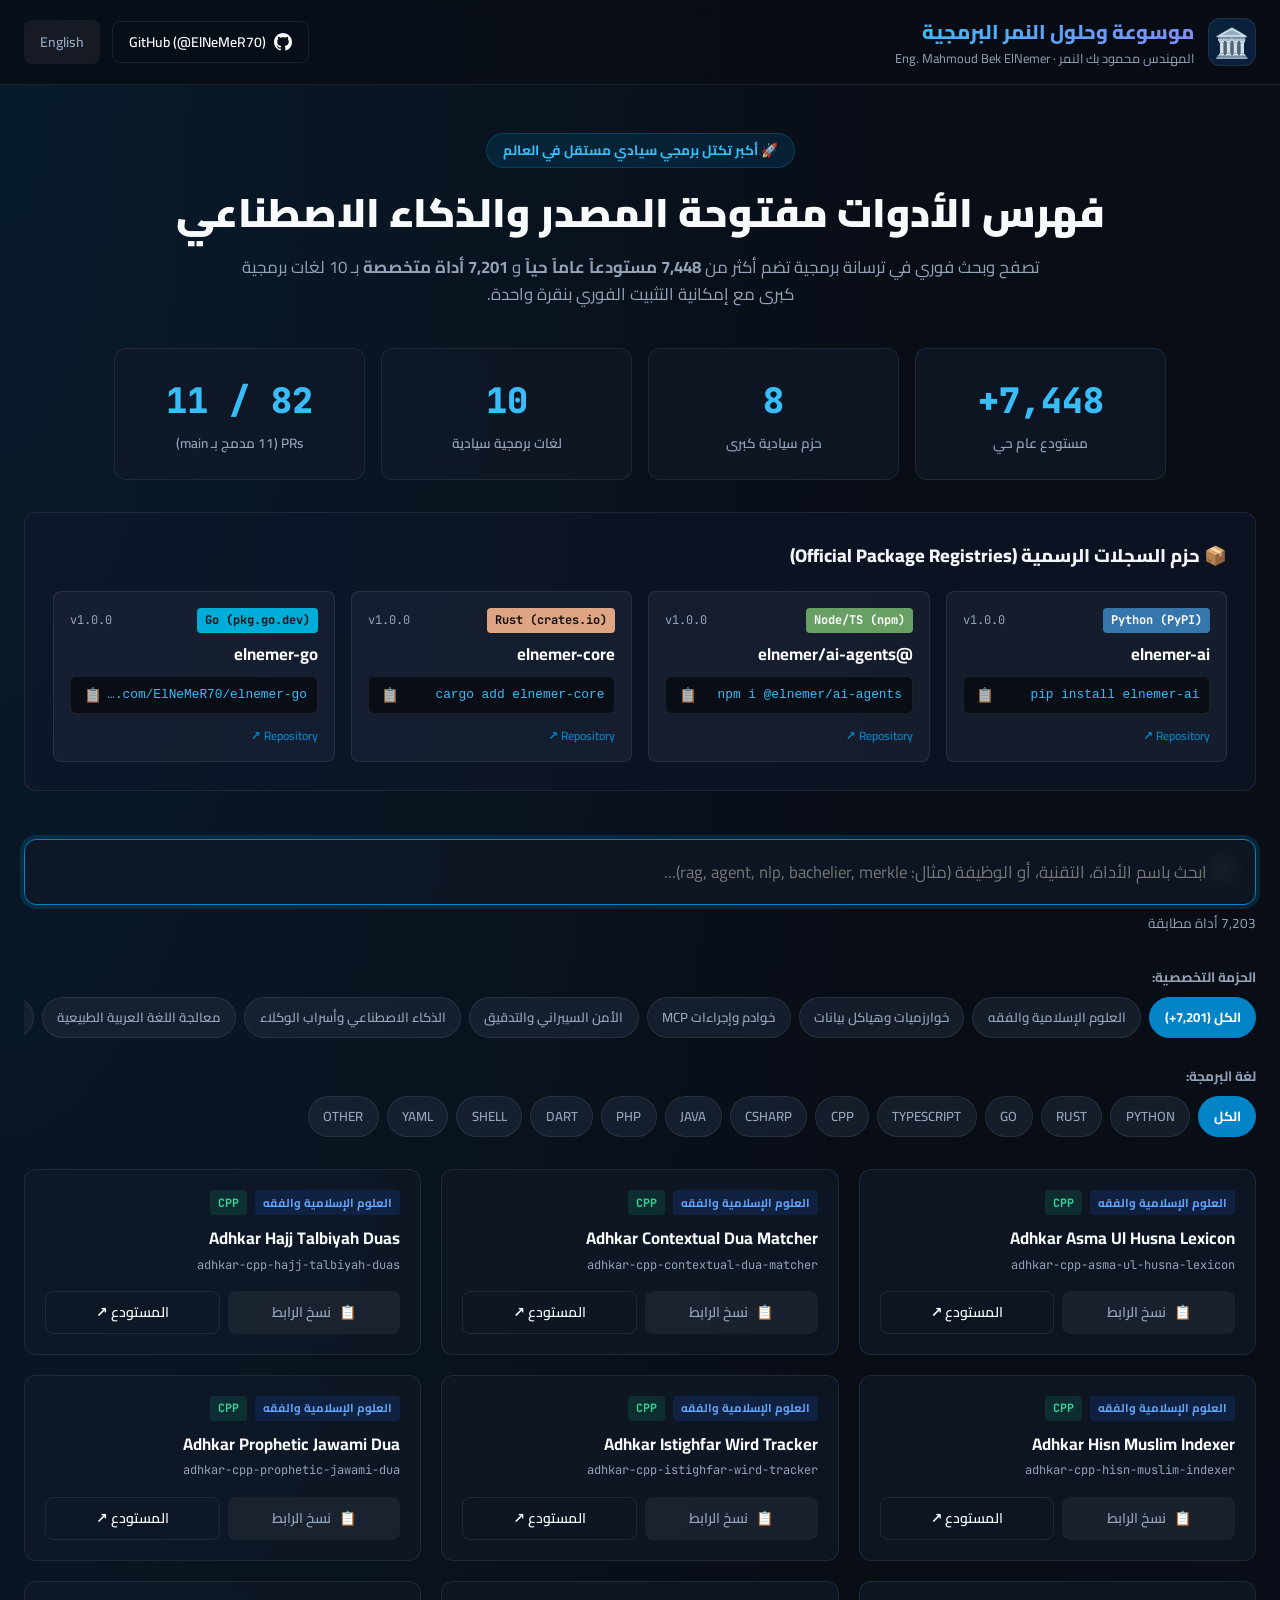
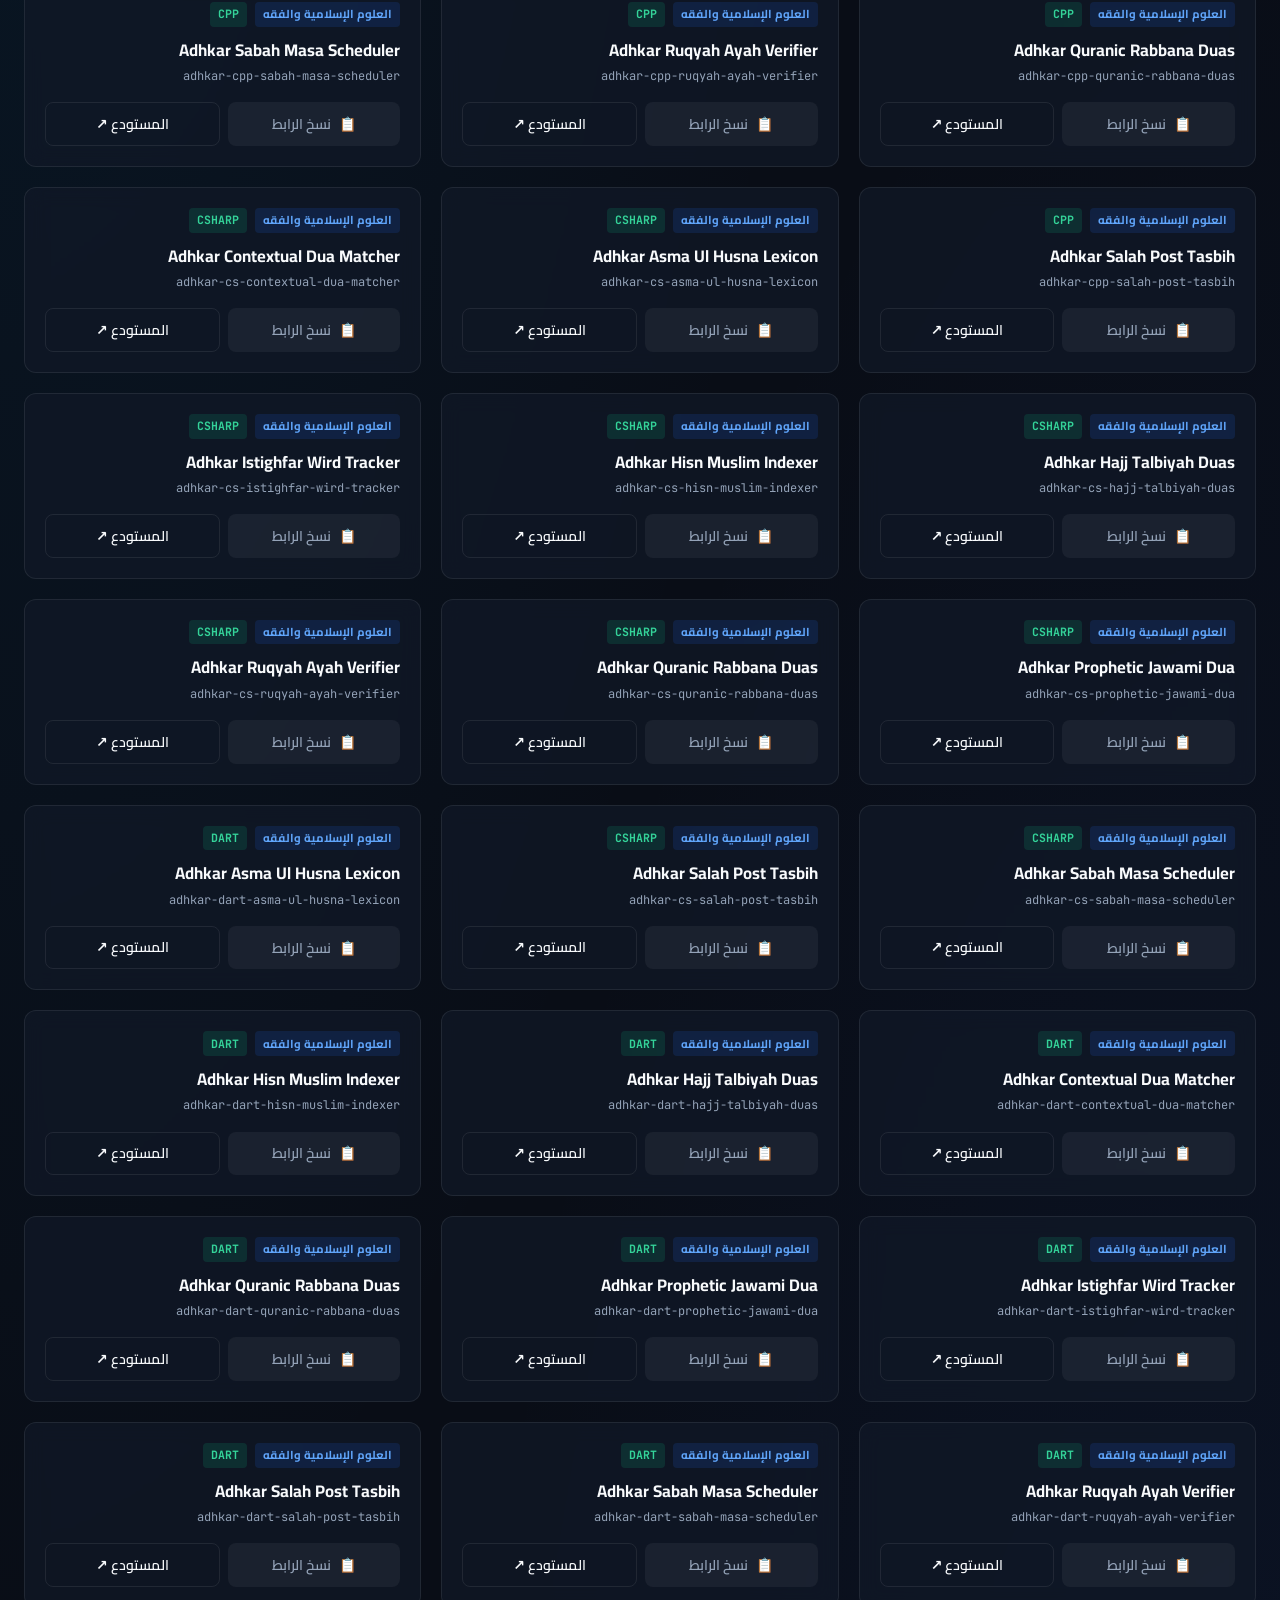
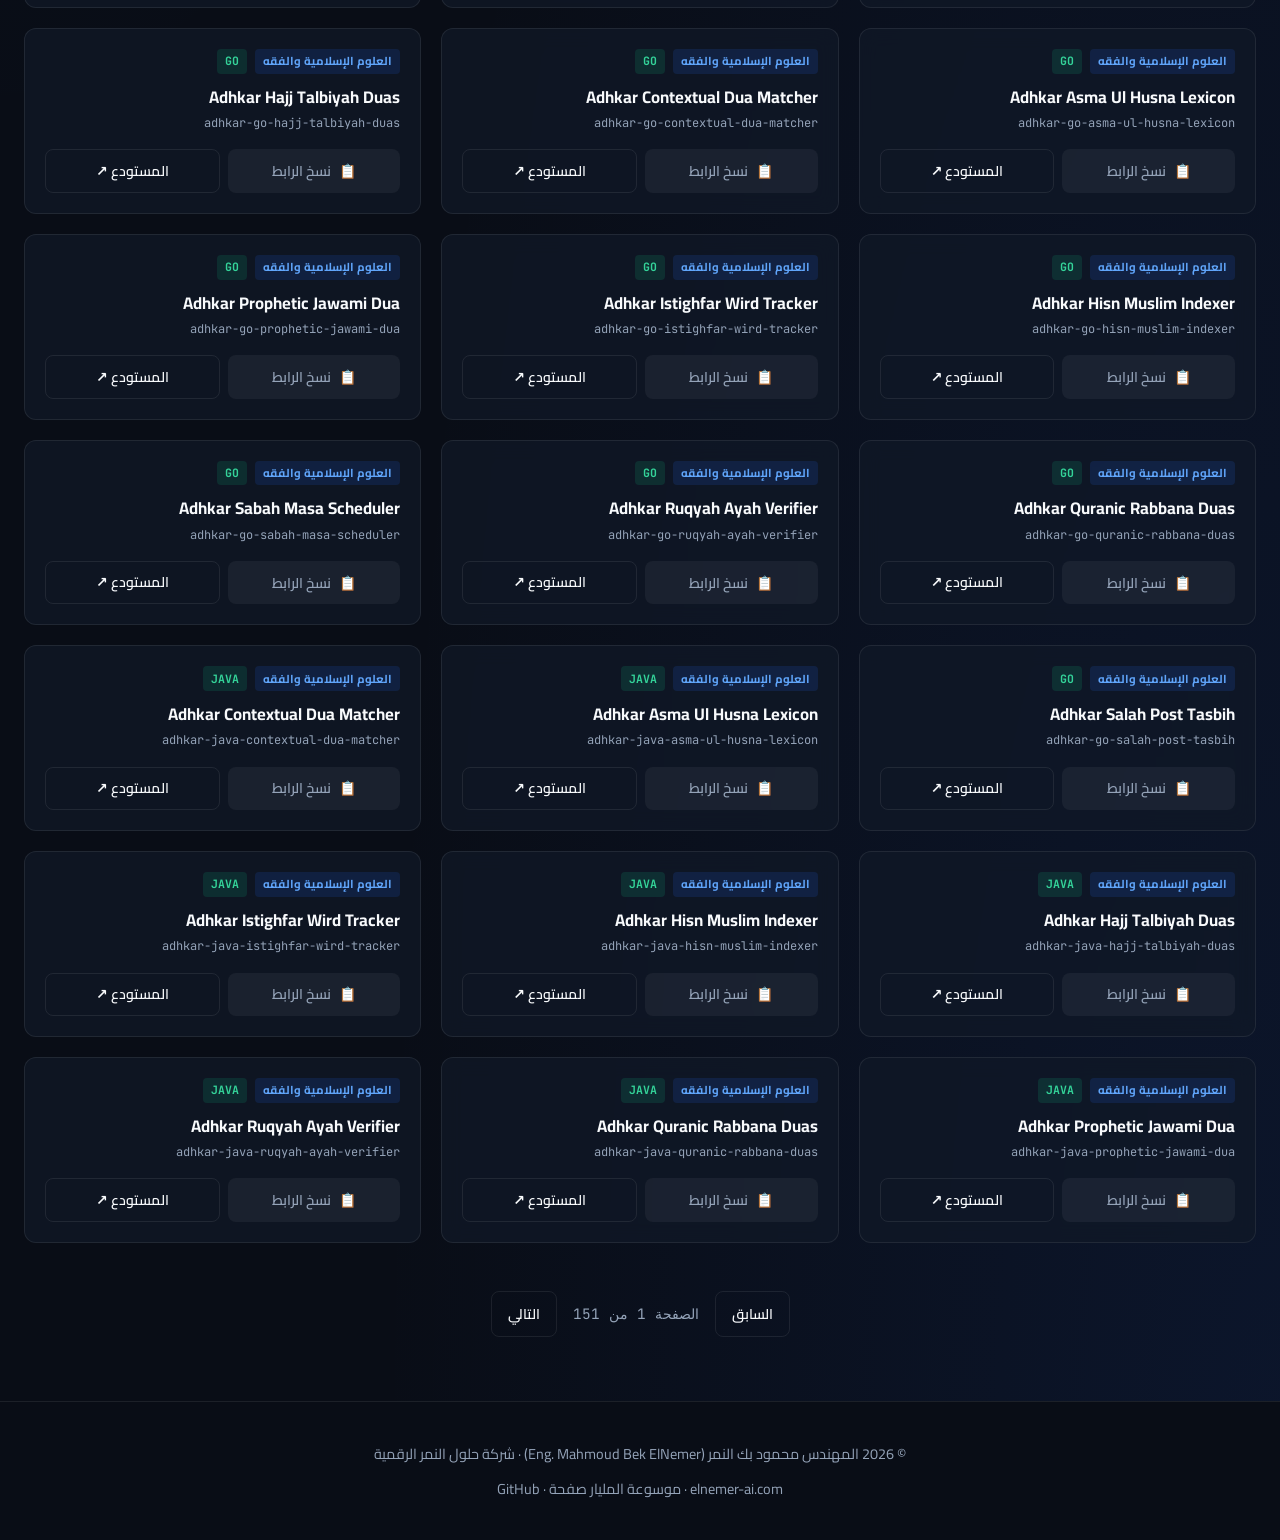
==== index.html @ f8c725d9 "feat(portal): initial release of ElNeMeR Mega Hub portal" ====
<!DOCTYPE html>
<html lang="ar" dir="rtl">
<head>
  <meta charset="UTF-8">
  <meta name="viewport" content="width=device-width, initial-scale=1.0">
  <title>ElNeMeR Mega Hub — بوابة الأدوات السيادية مفتوحة المصدر (7,448+ Repos)</title>
  <meta name="description" content="البوابة الرسمية الشاملة للـ 7,448 مستودعاً مفتوح المصدر للمهندس محمود بك النمر عبر 8 حزم تخصصية و10 لغات برمجية.">
  <link rel="preconnect" href="https://fonts.googleapis.com">
  <link rel="preconnect" href="https://fonts.gstatic.com" crossorigin>
  <link href="https://fonts.googleapis.com/css2?family=Cairo:wght@400;600;700;800;900&family=JetBrains+Mono:wght@400;500;700&display=swap" rel="stylesheet">
  <link rel="stylesheet" href="style.css">
</head>
<body>
  <!-- Header -->
  <header class="navbar">
    <div class="nav-container">
      <div class="brand">
        <div class="logo-badge">🏛️</div>
        <div>
          <h1 class="brand-title" data-i18n="brand_title">موسوعة وحلول النمر البرمجية</h1>
          <p class="brand-sub" data-i18n="brand_sub">المهندس محمود بك النمر · Eng. Mahmoud Bek ElNemer</p>
        </div>
      </div>
      <div class="nav-actions">
        <a href="https://github.com/ElNeMeR70" target="_blank" rel="noopener" class="btn btn-outline">
          <svg width="18" height="18" viewBox="0 0 24 24" fill="currentColor"><path d="M12 0C5.37 0 0 5.37 0 12c0 5.31 3.435 9.795 8.205 11.385.6.105.825-.255.825-.57 0-.285-.015-1.23-.015-2.235-3.015.555-3.795-.735-4.035-1.41-.135-.345-.72-1.41-1.23-1.695-.42-.225-1.02-.78-.015-.795.945-.015 1.62.87 1.845 1.23 1.08 1.815 2.805 1.305 3.495.99.105-.78.42-1.305.765-1.605-2.67-.3-5.46-1.335-5.46-5.925 0-1.305.465-2.385 1.23-3.225-.12-.3-.54-1.53.12-3.18 0 0 1.005-.315 3.3 1.23.96-.27 1.98-.405 3-.405s2.04.135 3 .405c2.295-1.56 3.3-1.23 3.3-1.23.66 1.65.24 2.88.12 3.18.765.84 1.23 1.905 1.23 3.225 0 4.605-2.805 5.625-5.475 5.925.435.375.81 1.095.81 2.22 0 1.605-.015 2.895-.015 3.3 0 .315.225.69.825.57A12.02 12.02 0 0024 12c0-6.63-5.37-12-12-12z"/></svg>
          <span data-i18n="github_profile">GitHub (@ElNeMeR70)</span>
        </a>
        <button id="langToggle" class="btn btn-ghost">English</button>
      </div>
    </div>
  </header>

  <!-- Hero Section -->
  <section class="hero">
    <div class="hero-content">
      <div class="badge-pill" data-i18n="hero_pill">🚀 أكبر تكتل برمجي سيادي مستقل في العالم</div>
      <h2 class="hero-heading" data-i18n="hero_title">فهرس الأدوات مفتوحة المصدر والذكاء الاصطناعي</h2>
      <p class="hero-desc" data-i18n="hero_desc">
        تصفح وبحث فوري في ترسانة برمجية تضم أكثر من <b>7,448 مستودعاً عاماً حياً</b> و <b>7,201 أداة متخصصة</b> بـ 10 لغات برمجية كبرى مع إمكانية التثبيت الفوري بنقرة واحدة.
      </p>

      <!-- Stats Counters -->
      <div class="stats-grid">
        <div class="stat-card">
          <div class="stat-num">7,448+</div>
          <div class="stat-label" data-i18n="stat_repos">مستودع عام حي</div>
        </div>
        <div class="stat-card">
          <div class="stat-num">8</div>
          <div class="stat-label" data-i18n="stat_suites">حزم سيادية كبرى</div>
        </div>
        <div class="stat-card">
          <div class="stat-num">10</div>
          <div class="stat-label" data-i18n="stat_langs">لغات برمجية سيادية</div>
        </div>
        <div class="stat-card">
          <div class="stat-num">82 / 11</div>
          <div class="stat-label" data-i18n="stat_prs">PRs (11 مدمج بـ main)</div>
        </div>
      </div>
    </div>
  </section>

  <!-- Official Packages Registry Bar -->
  <section class="official-packages">
    <div class="packages-container">
      <h3 class="packages-title" data-i18n="packages_title">📦 حزم السجلات الرسمية (Official Package Registries)</h3>
      <div class="packages-grid">
        <div class="pkg-card">
          <div class="pkg-header">
            <span class="pkg-tag py">Python (PyPI)</span>
            <span class="pkg-ver">v1.0.0</span>
          </div>
          <div class="pkg-name">elnemer-ai</div>
          <div class="code-box">
            <code>pip install elnemer-ai</code>
            <button class="copy-btn" onclick="copyCode('pip install elnemer-ai', this)">📋</button>
          </div>
          <a href="https://github.com/ElNeMeR70/elnemer-ai" target="_blank" class="pkg-link">Repository ↗</a>
        </div>

        <div class="pkg-card">
          <div class="pkg-header">
            <span class="pkg-tag node">Node/TS (npm)</span>
            <span class="pkg-ver">v1.0.0</span>
          </div>
          <div class="pkg-name">@elnemer/ai-agents</div>
          <div class="code-box">
            <code>npm i @elnemer/ai-agents</code>
            <button class="copy-btn" onclick="copyCode('npm i @elnemer/ai-agents', this)">📋</button>
          </div>
          <a href="https://github.com/ElNeMeR70/elnemer-ai-agents" target="_blank" class="pkg-link">Repository ↗</a>
        </div>

        <div class="pkg-card">
          <div class="pkg-header">
            <span class="pkg-tag rs">Rust (crates.io)</span>
            <span class="pkg-ver">v1.0.0</span>
          </div>
          <div class="pkg-name">elnemer-core</div>
          <div class="code-box">
            <code>cargo add elnemer-core</code>
            <button class="copy-btn" onclick="copyCode('cargo add elnemer-core', this)">📋</button>
          </div>
          <a href="https://github.com/ElNeMeR70/elnemer-core" target="_blank" class="pkg-link">Repository ↗</a>
        </div>

        <div class="pkg-card">
          <div class="pkg-header">
            <span class="pkg-tag go">Go (pkg.go.dev)</span>
            <span class="pkg-ver">v1.0.0</span>
          </div>
          <div class="pkg-name">elnemer-go</div>
          <div class="code-box">
            <code>go get github.com/ElNeMeR70/elnemer-go</code>
            <button class="copy-btn" onclick="copyCode('go get github.com/ElNeMeR70/elnemer-go', this)">📋</button>
          </div>
          <a href="https://github.com/ElNeMeR70/elnemer-go" target="_blank" class="pkg-link">Repository ↗</a>
        </div>
      </div>
    </div>
  </section>

  <!-- Main Tools Explorer -->
  <main class="main-container">
    <!-- Search Bar -->
    <div class="search-box">
      <div class="search-input-wrapper">
        <span class="search-icon">🔍</span>
        <input type="text" id="searchInput" placeholder="ابحث باسم الأداة، التقنية، أو الوظيفة (مثال: rag, agent, nlp, bachelier, merkle)..." autofocus>
        <button id="clearSearch" class="clear-btn" style="display:none;">✕</button>
      </div>
      <div class="search-stats">
        <span id="matchCount">0</span> <span data-i18n="results_found">أداة مطابقة</span>
      </div>
    </div>

    <!-- Suite Tabs Filter -->
    <div class="filter-section">
      <div class="filter-label" data-i18n="filter_suite">الحزمة التخصصية:</div>
      <div class="filter-scroll" id="suiteTabs">
        <button class="filter-pill active" data-suite="all" data-i18n="all">الكل (7,201+)</button>
      </div>
    </div>

    <!-- Language Filter -->
    <div class="filter-section">
      <div class="filter-label" data-i18n="filter_lang">لغة البرمجة:</div>
      <div class="filter-scroll" id="langTabs">
        <button class="lang-pill active" data-lang="all" data-i18n="all">الكل</button>
      </div>
    </div>

    <!-- Tools Grid -->
    <div class="tools-grid" id="toolsGrid">
      <div class="loading" data-i18n="loading">جاري تحميل وتجهيز الفهرس الشامل للأدوات...</div>
    </div>

    <!-- Pagination / Load More -->
    <div class="pagination-bar" id="paginationBar">
      <button id="prevPage" class="btn btn-outline" data-i18n="prev">السابق</button>
      <span id="pageInfo">الصفحة 1 من 1</span>
      <button id="nextPage" class="btn btn-outline" data-i18n="next">التالي</button>
    </div>
  </main>

  <!-- Tool Detail Modal -->
  <div class="modal-backdrop" id="modalBackdrop">
    <div class="modal-card">
      <button class="modal-close" id="modalClose">✕</button>
      <div id="modalContent"></div>
    </div>
  </div>

  <!-- Footer -->
  <footer class="footer">
    <div class="footer-container">
      <p data-i18n="footer_rights">© 2026 المهندس محمود بك النمر (Eng. Mahmoud Bek ElNemer) · شركة حلول النمر الرقمية</p>
      <p class="footer-links">
        <a href="https://elnemer-ai.com" target="_blank">elnemer-ai.com</a> ·
        <a href="https://million.elnemer-ai.com" target="_blank">موسوعة المليار صفحة</a> ·
        <a href="https://github.com/ElNeMeR70" target="_blank">GitHub</a>
      </p>
    </div>
  </footer>

  <script src="app.js"></script>
</body>
</html>
---- style.css ----
:root {
  --bg-dark: #090d16;
  --bg-card: rgba(17, 24, 39, 0.75);
  --bg-card-hover: rgba(30, 41, 59, 0.85);
  --border: rgba(255, 255, 255, 0.08);
  --border-active: #0284c7;
  --text-main: #f8fafc;
  --text-muted: #94a3b8;
  --primary: #0284c7;
  --primary-hover: #0369a1;
  --accent: #2563eb;
  --success: #10b981;
  --font-sans: 'Cairo', system-ui, -apple-system, sans-serif;
  --font-mono: 'JetBrains Mono', monospace;
  --radius: 12px;
}

* {
  margin: 0;
  padding: 0;
  box-sizing: border-box;
}

body {
  background-color: var(--bg-dark);
  background-image: 
    radial-gradient(at 0% 0%, rgba(2, 132, 199, 0.12) 0px, transparent 50%),
    radial-gradient(at 100% 100%, rgba(37, 99, 235, 0.1) 0px, transparent 50%);
  color: var(--text-main);
  font-family: var(--font-sans);
  min-height: 100vh;
  line-height: 1.6;
}

a {
  color: inherit;
  text-decoration: none;
}

/* Navbar */
.navbar {
  background: rgba(9, 13, 22, 0.85);
  backdrop-filter: blur(12px);
  border-bottom: 1px solid var(--border);
  position: sticky;
  top: 0;
  z-index: 100;
}
.nav-container {
  max-width: 1300px;
  margin: 0 auto;
  padding: 1rem 1.5rem;
  display: flex;
  align-items: center;
  justify-content: space-between;
  flex-wrap: wrap;
  gap: 1rem;
}
.brand {
  display: flex;
  align-items: center;
  gap: 0.85rem;
}
.logo-badge {
  font-size: 1.8rem;
  background: linear-gradient(135deg, rgba(2, 132, 199, 0.2), rgba(37, 99, 235, 0.2));
  border: 1px solid var(--border);
  width: 48px;
  height: 48px;
  display: flex;
  align-items: center;
  justify-content: center;
  border-radius: var(--radius);
}
.brand-title {
  font-size: 1.25rem;
  font-weight: 800;
  background: linear-gradient(90deg, #38bdf8, #818cf8);
  -webkit-background-clip: text;
  -webkit-text-fill-color: transparent;
}
.brand-sub {
  font-size: 0.8rem;
  color: var(--text-muted);
}
.nav-actions {
  display: flex;
  align-items: center;
  gap: 0.75rem;
}

/* Buttons */
.btn {
  display: inline-flex;
  align-items: center;
  gap: 0.5rem;
  padding: 0.55rem 1rem;
  border-radius: 8px;
  font-size: 0.875rem;
  font-weight: 600;
  cursor: pointer;
  transition: all 0.2s ease;
  border: none;
  font-family: var(--font-sans);
}
.btn-outline {
  background: transparent;
  color: var(--text-main);
  border: 1px solid var(--border);
}
.btn-outline:hover {
  background: rgba(255, 255, 255, 0.05);
  border-color: var(--primary);
  color: #38bdf8;
}
.btn-ghost {
  background: rgba(255, 255, 255, 0.05);
  color: var(--text-muted);
}
.btn-ghost:hover {
  color: var(--text-main);
  background: rgba(255, 255, 255, 0.1);
}

/* Hero */
.hero {
  max-width: 1100px;
  margin: 3rem auto 2rem;
  padding: 0 1.5rem;
  text-align: center;
}
.badge-pill {
  display: inline-block;
  padding: 0.35rem 1rem;
  border-radius: 50px;
  background: rgba(2, 132, 199, 0.15);
  border: 1px solid rgba(2, 132, 199, 0.3);
  color: #38bdf8;
  font-size: 0.85rem;
  font-weight: 700;
  margin-bottom: 1.25rem;
}
.hero-heading {
  font-size: 2.5rem;
  font-weight: 900;
  line-height: 1.25;
  margin-bottom: 1rem;
}
.hero-desc {
  font-size: 1.05rem;
  color: var(--text-muted);
  max-width: 800px;
  margin: 0 auto 2.5rem;
}

/* Stats */
.stats-grid {
  display: grid;
  grid-template-columns: repeat(auto-fit, minmax(200px, 1fr));
  gap: 1rem;
}
.stat-card {
  background: var(--bg-card);
  backdrop-filter: blur(10px);
  border: 1px solid var(--border);
  padding: 1.5rem;
  border-radius: var(--radius);
  transition: transform 0.2s ease, border-color 0.2s ease;
}
.stat-card:hover {
  transform: translateY(-3px);
  border-color: var(--primary);
}
.stat-num {
  font-size: 2.2rem;
  font-weight: 900;
  color: #38bdf8;
  font-family: var(--font-mono);
}
.stat-label {
  font-size: 0.85rem;
  color: var(--text-muted);
  font-weight: 600;
  margin-top: 0.25rem;
}

/* Official Packages Bar */
.official-packages {
  max-width: 1300px;
  margin: 1.5rem auto 3rem;
  padding: 0 1.5rem;
}
.packages-container {
  background: rgba(15, 23, 42, 0.6);
  border: 1px solid var(--border);
  border-radius: var(--radius);
  padding: 1.75rem;
}
.packages-title {
  font-size: 1.15rem;
  font-weight: 800;
  margin-bottom: 1.25rem;
  color: #f1f5f9;
}
.packages-grid {
  display: grid;
  grid-template-columns: repeat(auto-fit, minmax(260px, 1fr));
  gap: 1rem;
}
.pkg-card {
  background: rgba(30, 41, 59, 0.5);
  border: 1px solid var(--border);
  border-radius: 8px;
  padding: 1rem;
  display: flex;
  flex-direction: column;
  gap: 0.5rem;
}
.pkg-header {
  display: flex;
  justify-content: space-between;
  align-items: center;
}
.pkg-tag {
  font-size: 0.75rem;
  font-weight: 700;
  padding: 0.2rem 0.5rem;
  border-radius: 4px;
  font-family: var(--font-mono);
}
.pkg-tag.py { background: #3776ab; color: #fff; }
.pkg-tag.node { background: #68a063; color: #fff; }
.pkg-tag.rs { background: #dea584; color: #111; }
.pkg-tag.go { background: #00add8; color: #111; }
.pkg-ver { font-size: 0.75rem; color: var(--text-muted); font-family: var(--font-mono); }
.pkg-name { font-size: 1.05rem; font-weight: 700; color: #fff; }
.code-box {
  background: #090d16;
  border: 1px solid var(--border);
  border-radius: 6px;
  padding: 0.4rem 0.6rem;
  display: flex;
  align-items: center;
  justify-content: space-between;
  font-family: var(--font-mono);
  font-size: 0.8rem;
}
.code-box code { color: #38bdf8; overflow: hidden; text-overflow: ellipsis; white-space: nowrap; }
.copy-btn {
  background: none;
  border: none;
  cursor: pointer;
  font-size: 0.9rem;
  padding: 0.2rem;
  opacity: 0.7;
  transition: opacity 0.2s;
}
.copy-btn:hover { opacity: 1; }
.pkg-link {
  font-size: 0.75rem;
  color: var(--primary);
  margin-top: 0.25rem;
  font-weight: 600;
}

/* Main Container & Filters */
.main-container {
  max-width: 1300px;
  margin: 0 auto;
  padding: 0 1.5rem 4rem;
}
.search-box {
  margin-bottom: 2rem;
}
.search-input-wrapper {
  position: relative;
  display: flex;
  align-items: center;
}
.search-icon {
  position: absolute;
  right: 1.25rem;
  font-size: 1.1rem;
  color: var(--text-muted);
}
html[dir="ltr"] .search-icon { right: auto; left: 1.25rem; }
.search-input-wrapper input {
  width: 100%;
  padding: 1rem 3rem 1rem 3rem;
  background: var(--bg-card);
  backdrop-filter: blur(10px);
  border: 1px solid var(--border);
  border-radius: var(--radius);
  color: var(--text-main);
  font-size: 1.05rem;
  font-family: var(--font-sans);
  transition: border-color 0.2s ease, box-shadow 0.2s ease;
}
.search-input-wrapper input:focus {
  outline: none;
  border-color: var(--primary);
  box-shadow: 0 0 0 4px rgba(2, 132, 199, 0.2);
}
.clear-btn {
  position: absolute;
  left: 1.25rem;
  background: none;
  border: none;
  color: var(--text-muted);
  cursor: pointer;
  font-size: 1rem;
}
html[dir="ltr"] .clear-btn { left: auto; right: 1.25rem; }
.search-stats {
  margin-top: 0.5rem;
  font-size: 0.85rem;
  color: var(--text-muted);
}

.filter-section {
  margin-bottom: 1.25rem;
}
.filter-label {
  font-size: 0.85rem;
  font-weight: 700;
  color: var(--text-muted);
  margin-bottom: 0.5rem;
}
.filter-scroll {
  display: flex;
  gap: 0.5rem;
  overflow-x: auto;
  padding-bottom: 0.5rem;
  scrollbar-width: thin;
}
.filter-pill, .lang-pill {
  padding: 0.45rem 0.9rem;
  border-radius: 50px;
  background: rgba(30, 41, 59, 0.6);
  border: 1px solid var(--border);
  color: var(--text-muted);
  font-size: 0.825rem;
  font-weight: 600;
  cursor: pointer;
  white-space: nowrap;
  transition: all 0.2s ease;
  font-family: var(--font-sans);
}
.filter-pill:hover, .lang-pill:hover {
  background: rgba(255, 255, 255, 0.08);
  color: var(--text-main);
}
.filter-pill.active, .lang-pill.active {
  background: var(--primary);
  border-color: var(--primary);
  color: #fff;
  font-weight: 700;
}

/* Tools Grid */
.tools-grid {
  display: grid;
  grid-template-columns: repeat(auto-fill, minmax(320px, 1fr));
  gap: 1.25rem;
  margin-top: 1.5rem;
}
.tool-card {
  background: var(--bg-card);
  backdrop-filter: blur(10px);
  border: 1px solid var(--border);
  border-radius: var(--radius);
  padding: 1.25rem;
  display: flex;
  flex-direction: column;
  justify-content: space-between;
  gap: 1rem;
  transition: transform 0.2s ease, border-color 0.2s ease, background 0.2s ease;
  cursor: pointer;
}
.tool-card:hover {
  transform: translateY(-3px);
  border-color: var(--primary);
  background: var(--bg-card-hover);
}
.card-tags {
  display: flex;
  gap: 0.5rem;
  align-items: center;
  flex-wrap: wrap;
}
.suite-badge {
  font-size: 0.72rem;
  padding: 0.2rem 0.5rem;
  border-radius: 4px;
  background: rgba(37, 99, 235, 0.15);
  color: #60a5fa;
  font-weight: 700;
}
.lang-badge {
  font-size: 0.72rem;
  padding: 0.2rem 0.5rem;
  border-radius: 4px;
  background: rgba(16, 185, 129, 0.15);
  color: #34d399;
  font-weight: 700;
  font-family: var(--font-mono);
  text-transform: uppercase;
}
.tool-title {
  font-size: 1.05rem;
  font-weight: 700;
  line-height: 1.35;
  color: #f8fafc;
}
.tool-name-code {
  font-family: var(--font-mono);
  font-size: 0.75rem;
  color: var(--text-muted);
  word-break: break-all;
}
.card-actions {
  display: flex;
  gap: 0.5rem;
  margin-top: auto;
}
.card-actions button, .card-actions a {
  flex: 1;
  text-align: center;
  justify-content: center;
}

/* Pagination */
.pagination-bar {
  display: flex;
  align-items: center;
  justify-content: center;
  gap: 1rem;
  margin-top: 3rem;
}
#pageInfo {
  font-size: 0.9rem;
  color: var(--text-muted);
  font-family: var(--font-mono);
}

/* Modal */
.modal-backdrop {
  position: fixed;
  inset: 0;
  background: rgba(0, 0, 0, 0.75);
  backdrop-filter: blur(8px);
  display: none;
  align-items: center;
  justify-content: center;
  z-index: 1000;
  padding: 1.5rem;
}
.modal-card {
  background: #0f172a;
  border: 1px solid var(--border);
  border-radius: var(--radius);
  max-width: 600px;
  width: 100%;
  padding: 2rem;
  position: relative;
  max-height: 90vh;
  overflow-y: auto;
}
.modal-close {
  position: absolute;
  top: 1.25rem;
  left: 1.25rem;
  background: none;
  border: none;
  color: var(--text-muted);
  font-size: 1.25rem;
  cursor: pointer;
}
html[dir="ltr"] .modal-close { left: auto; right: 1.25rem; }

/* Footer */
.footer {
  border-top: 1px solid var(--border);
  padding: 2.5rem 1.5rem;
  text-align: center;
  background: #090d16;
}
.footer-container {
  max-width: 1100px;
  margin: 0 auto;
  font-size: 0.9rem;
  color: var(--text-muted);
}
.footer-links {
  margin-top: 0.75rem;
}
.footer-links a:hover {
  color: #38bdf8;
}

/* Responsive */
@media (max-width: 768px) {
  .hero-heading { font-size: 1.85rem; }
  .nav-container { justify-content: center; text-align: center; }
  .tools-grid { grid-template-columns: 1fr; }
}
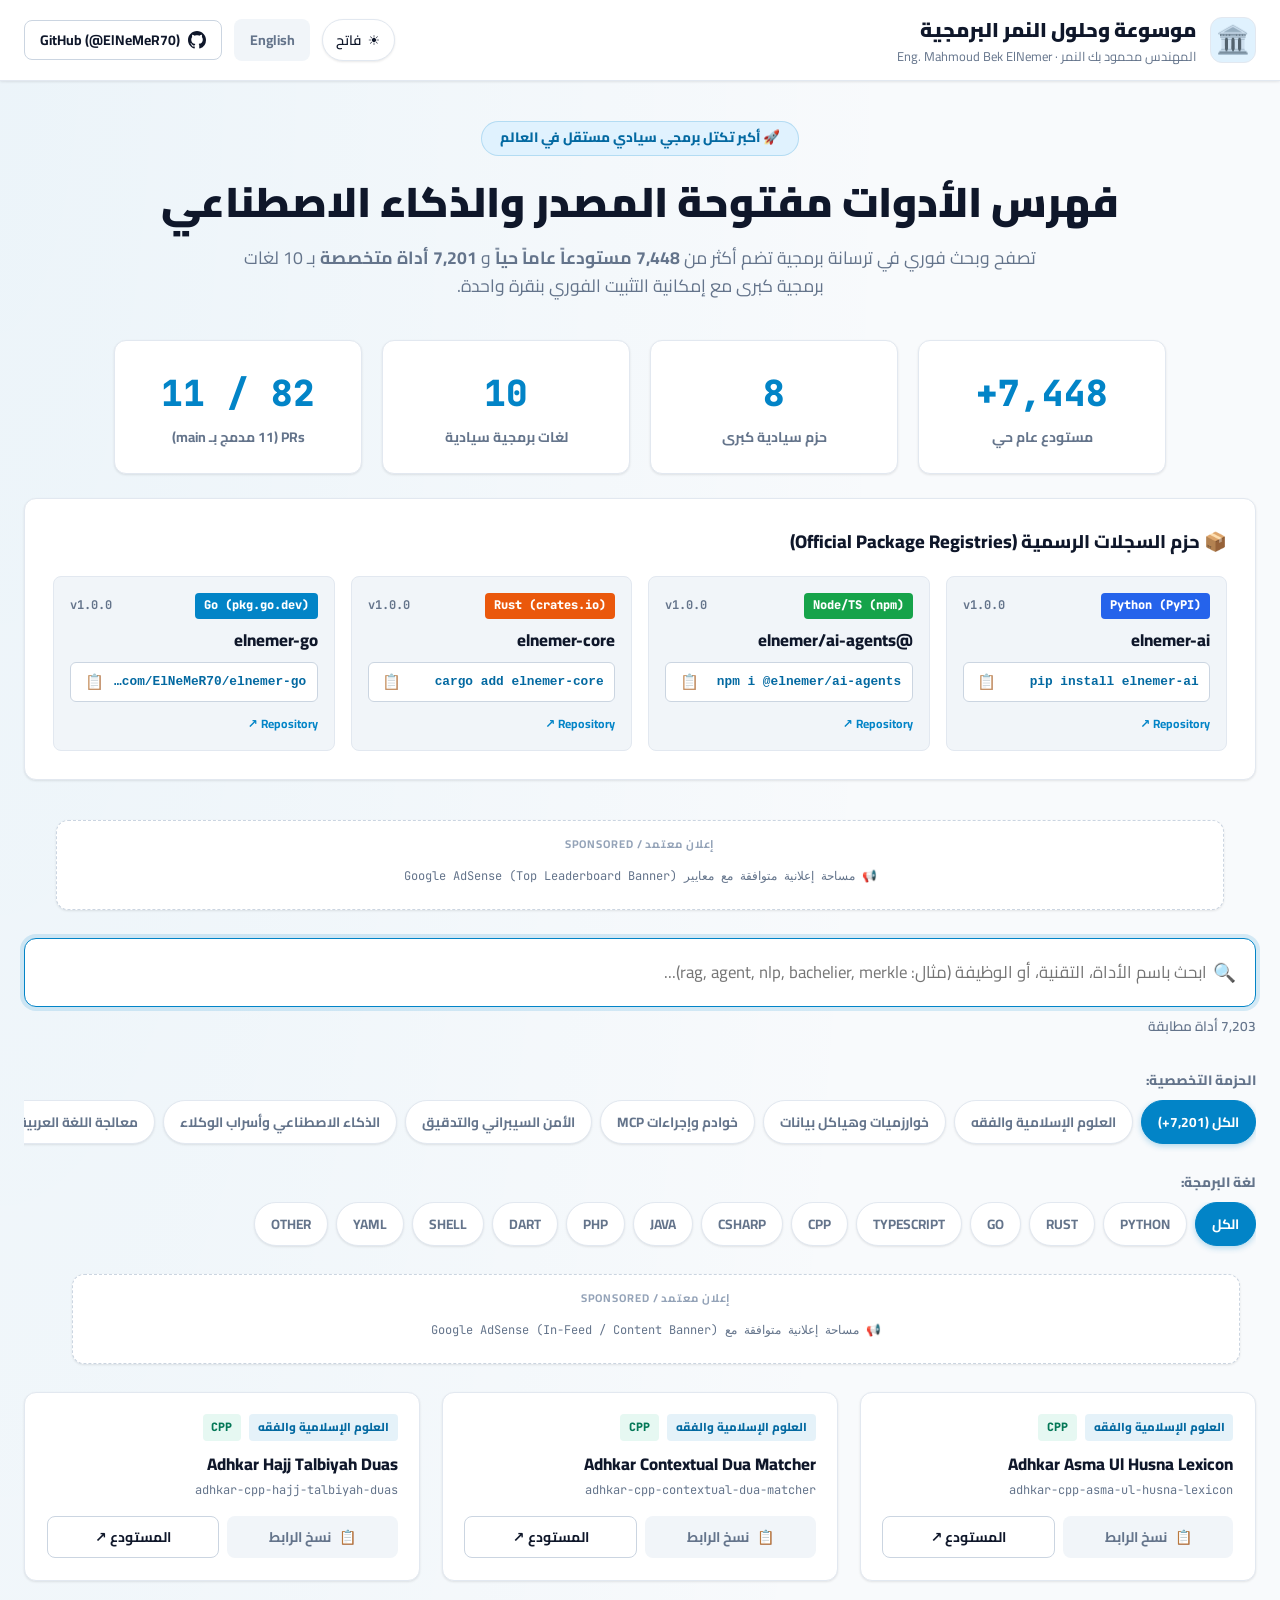
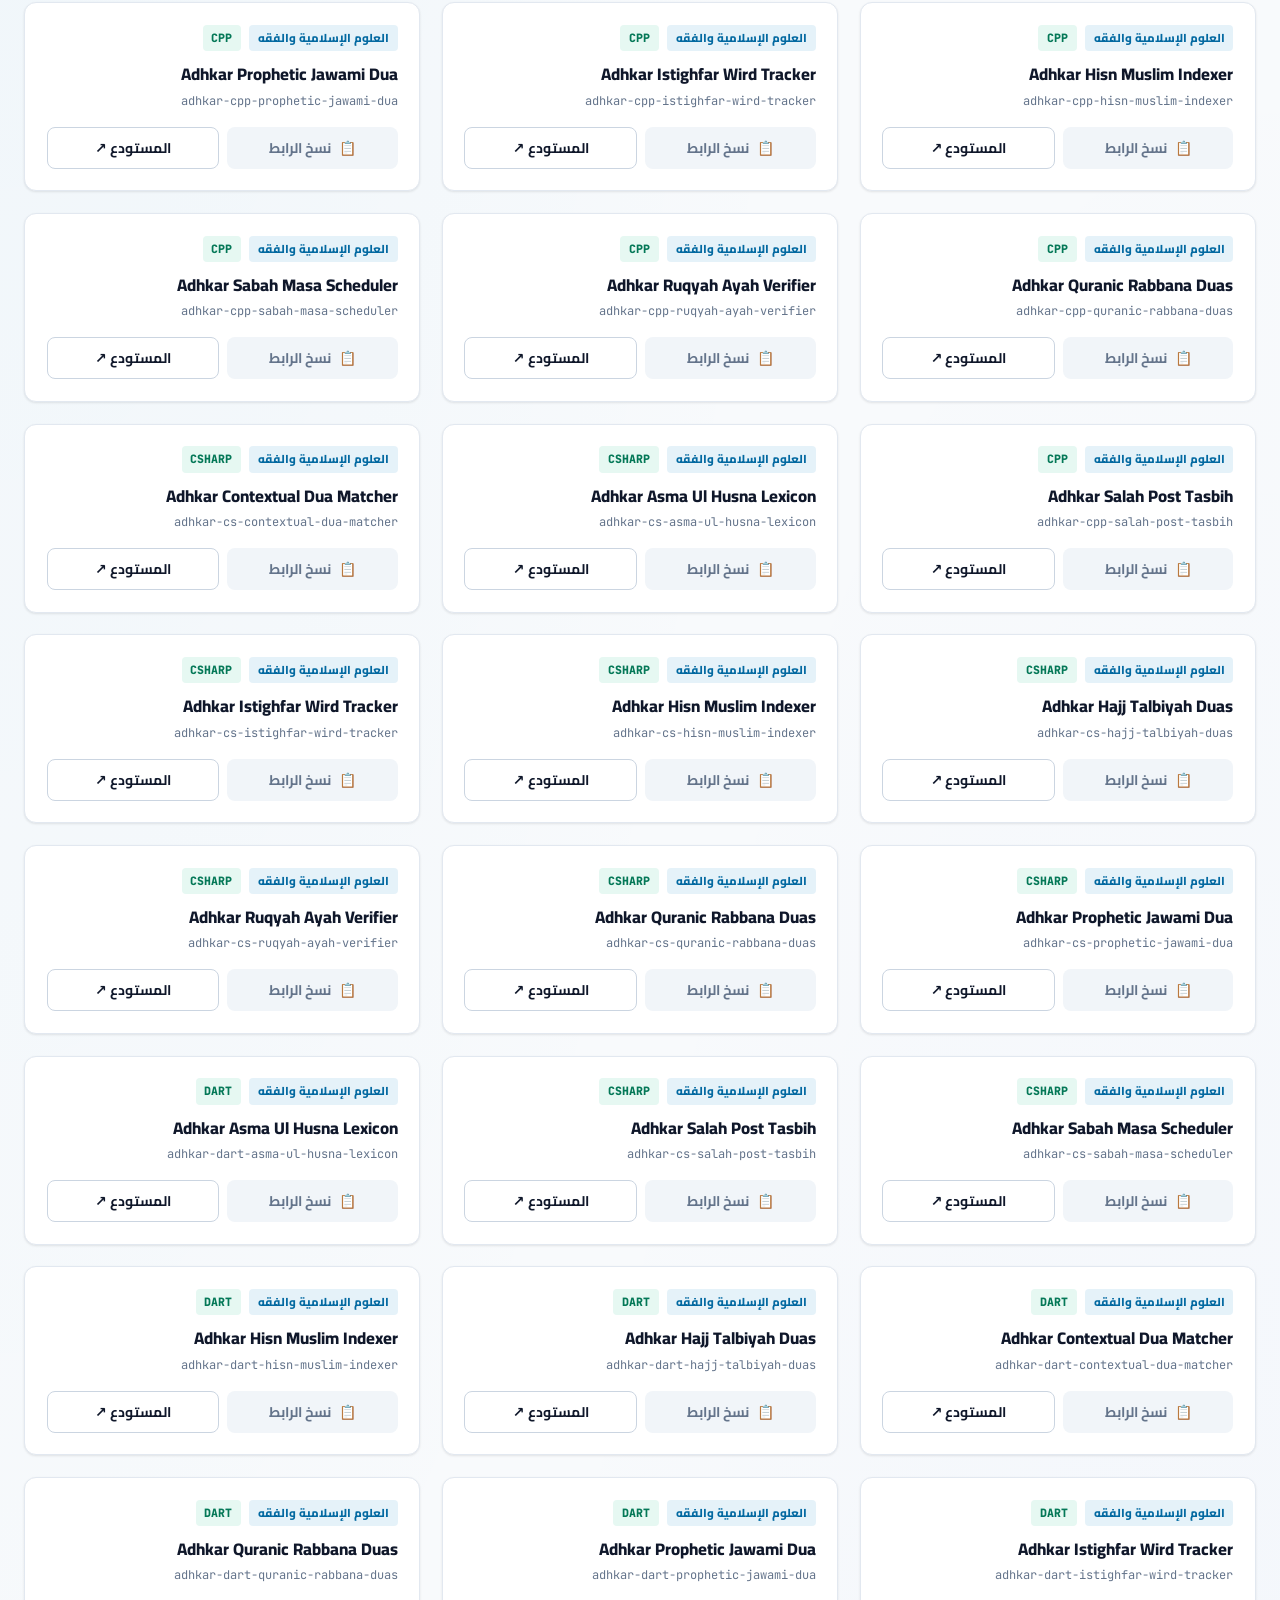
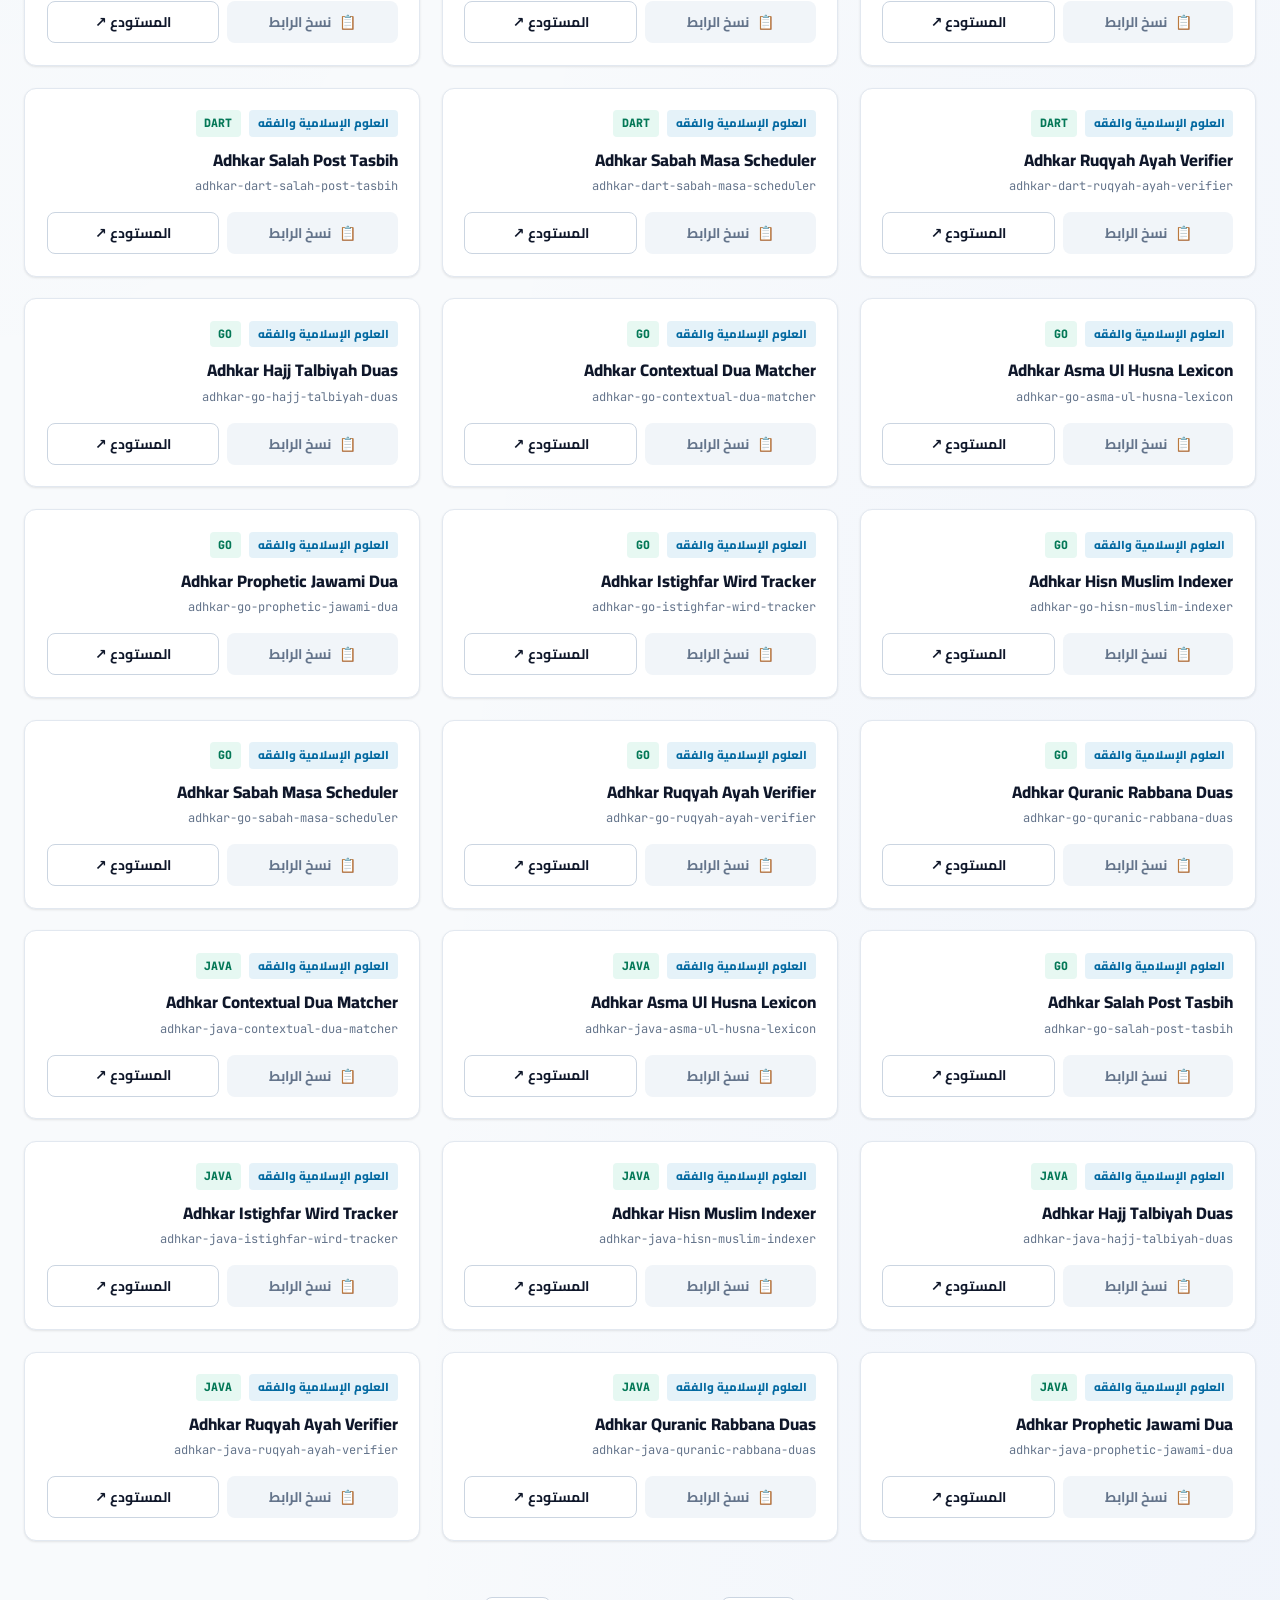
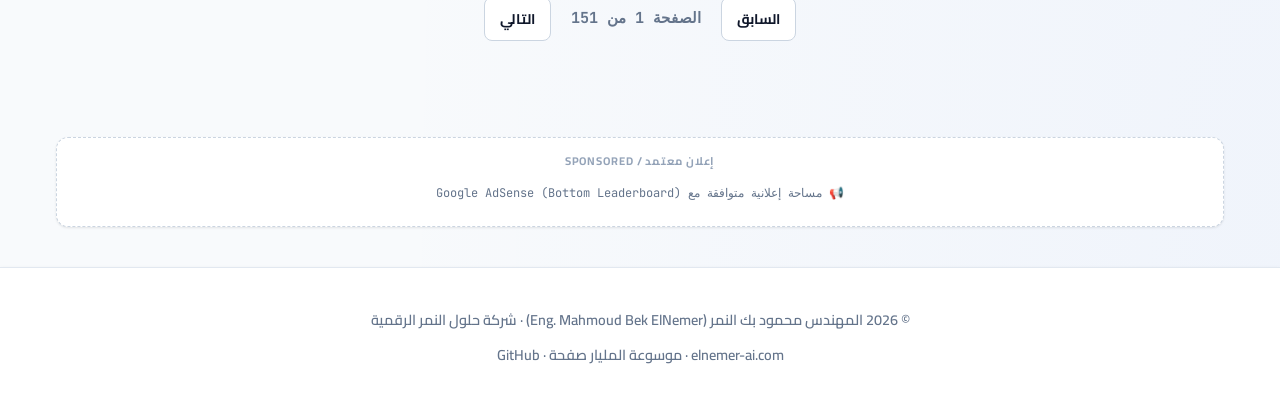
==== commit c2231658: "feat(ui/seo): modern corporate light theme redesign, deep SEO Schema.org metadata, and Google AdSens" ====
--- a/index.html
+++ b/index.html
@@ -1,14 +1,87 @@
 <!DOCTYPE html>
-<html lang="ar" dir="rtl">
+<html lang="ar" dir="rtl" data-theme="light">
 <head>
   <meta charset="UTF-8">
   <meta name="viewport" content="width=device-width, initial-scale=1.0">
-  <title>ElNeMeR Mega Hub — بوابة الأدوات السيادية مفتوحة المصدر (7,448+ Repos)</title>
-  <meta name="description" content="البوابة الرسمية الشاملة للـ 7,448 مستودعاً مفتوح المصدر للمهندس محمود بك النمر عبر 8 حزم تخصصية و10 لغات برمجية.">
+  <title>ElNeMeR Mega Hub — موسوعة وأدوات الذكاء الاصطناعي السيادية (7,448+ Repos & 7,201 Tools)</title>
+  <meta name="description" content="البوابة الرسمية الشاملة لترسانة حلول وأدوات الذكاء الاصطناعي السيادية للمهندس محمود بك النمر. فهرس فوري لأكثر من 7,448 مستودعاً و 7,201 أداة عبر 8 حزم تخصصية كبرى و10 لغات برمجية.">
+  <meta name="keywords" content="ElNeMeR, Mahmoud Bek ElNemer, AI Tools, Artificial Intelligence, Open Source, Python AI, PyPI, npm, Rust Crates, Go Dev, Islamic AI, Cyber Security, Arabic NLP, Quantitative Finance, BioMed AI, Agent Swarms">
+  <meta name="author" content="Eng. Mahmoud Bek ElNemer">
+  <meta name="robots" content="index, follow, max-image-preview:large, max-snippet:-1, max-video-preview:-1">
+  <link rel="canonical" href="https://elnemer-ai.com/megahub/">
+  
+  <!-- Open Graph / Facebook -->
+  <meta property="og:type" content="website">
+  <meta property="og:url" content="https://elnemer-ai.com/megahub/">
+  <meta property="og:site_name" content="ElNeMeR AI Mega Hub">
+  <meta property="og:title" content="ElNeMeR Mega Hub — موسوعة وأدوات الذكاء الاصطناعي السيادية">
+  <meta property="og:description" content="فهرس فوري وبحث شامل في 7,448+ مستودعاً مفتوح المصدر و 7,201 أداة ذكاء اصطناعي سيادية مع إمكانية التثبيت الفوري بنقرة واحدة.">
+  <meta property="og:locale" content="ar_AR">
+  <meta property="og:locale:alternate" content="en_US">
+
+  <!-- Twitter Card -->
+  <meta name="twitter:card" content="summary_large_image">
+  <meta name="twitter:creator" content="@ElNeMeR70">
+  <meta name="twitter:title" content="ElNeMeR Mega Hub — ترسانة الـ 7,448 مستودع و 7,201 أداة AI">
+  <meta name="twitter:description" content="تصفح وبحث فوري في أكبر تكتل برمجي سيادي مفتوح المصدر للمهندس محمود بك النمر بـ 10 لغات برمجية.">
+
+  <!-- JSON-LD Structured Data for Google SEO Rich Snippets -->
+  <script type="application/ld+json">
+  {
+    "@context": "https://schema.org",
+    "@graph": [
+      {
+        "@type": "WebSite",
+        "@id": "https://elnemer-ai.com/megahub/#website",
+        "url": "https://elnemer-ai.com/megahub/",
+        "name": "ElNeMeR AI Mega Hub",
+        "description": "فهرس وأدوات الذكاء الاصطناعي مفتوحة المصدر - 7,448 مستودع و 7,201 أداة",
+        "inLanguage": ["ar", "en"],
+        "potentialAction": {
+          "@type": "SearchAction",
+          "target": "https://elnemer-ai.com/megahub/?q={search_term_string}",
+          "query-input": "required name=search_term_string"
+        }
+      },
+      {
+        "@type": "Person",
+        "@id": "https://github.com/ElNeMeR70#person",
+        "name": "Eng. Mahmoud Bek ElNemer",
+        "alternateName": "المهندس محمود بك النمر",
+        "url": "https://github.com/ElNeMeR70",
+        "jobTitle": "Chief AI Architect & Founder",
+        "worksFor": {
+          "@type": "Organization",
+          "name": "ElNeMeR AI Solutions",
+          "url": "https://elnemer-ai.com"
+        },
+        "sameAs": [
+          "https://github.com/ElNeMeR70",
+          "https://elnemer-ai.com"
+        ]
+      },
+      {
+        "@type": "DataCatalog",
+        "@id": "https://elnemer-ai.com/megahub/#catalog",
+        "name": "ElNeMeR 7,201 Sovereign Tools Catalogue",
+        "description": "8 Specialized Mega-Suites covering AI, Arabic NLP, Cyber Security, Quantitative Finance, Biomedical AI, Multi-Agent Systems, Polyglot Runtimes, and Islamic Knowledge.",
+        "creator": {
+          "@id": "https://github.com/ElNeMeR70#person"
+        }
+      }
+    ]
+  }
+  </script>
+
+  <!-- Google Fonts -->
   <link rel="preconnect" href="https://fonts.googleapis.com">
   <link rel="preconnect" href="https://fonts.gstatic.com" crossorigin>
   <link href="https://fonts.googleapis.com/css2?family=Cairo:wght@400;600;700;800;900&family=JetBrains+Mono:wght@400;500;700&display=swap" rel="stylesheet">
   <link rel="stylesheet" href="style.css">
+
+  <!-- Google AdSense Script Integration -->
+  <!-- وضع شفرة AdSense الرسمية: يمكنك استبدال ca-pub-XXXXXXXXXXXXXXXX بمعرف الناشر الخاص بحسابك -->
+  <script async src="https://pagead2.googlesyndication.com/pagead/js/adsbygoogle.js?client=ca-pub-XXXXXXXXXXXXXXXX" crossorigin="anonymous"></script>
 </head>
 <body>
   <!-- Header -->
@@ -22,11 +95,15 @@
         </div>
       </div>
       <div class="nav-actions">
+        <button id="themeToggle" class="theme-toggle-btn" aria-label="Toggle Theme">
+          <span id="themeIcon">☀️</span>
+          <span id="themeLabel" data-i18n="theme_light">فاتح</span>
+        </button>
+        <button id="langToggle" class="btn btn-ghost">English</button>
         <a href="https://github.com/ElNeMeR70" target="_blank" rel="noopener" class="btn btn-outline">
           <svg width="18" height="18" viewBox="0 0 24 24" fill="currentColor"><path d="M12 0C5.37 0 0 5.37 0 12c0 5.31 3.435 9.795 8.205 11.385.6.105.825-.255.825-.57 0-.285-.015-1.23-.015-2.235-3.015.555-3.795-.735-4.035-1.41-.135-.345-.72-1.41-1.23-1.695-.42-.225-1.02-.78-.015-.795.945-.015 1.62.87 1.845 1.23 1.08 1.815 2.805 1.305 3.495.99.105-.78.42-1.305.765-1.605-2.67-.3-5.46-1.335-5.46-5.925 0-1.305.465-2.385 1.23-3.225-.12-.3-.54-1.53.12-3.18 0 0 1.005-.315 3.3 1.23.96-.27 1.98-.405 3-.405s2.04.135 3 .405c2.295-1.56 3.3-1.23 3.3-1.23.66 1.65.24 2.88.12 3.18.765.84 1.23 1.905 1.23 3.225 0 4.605-2.805 5.625-5.475 5.925.435.375.81 1.095.81 2.22 0 1.605-.015 2.895-.015 3.3 0 .315.225.69.825.57A12.02 12.02 0 0024 12c0-6.63-5.37-12-12-12z"/></svg>
           <span data-i18n="github_profile">GitHub (@ElNeMeR70)</span>
         </a>
-        <button id="langToggle" class="btn btn-ghost">English</button>
       </div>
     </div>
   </header>
@@ -122,6 +199,21 @@
     </div>
   </section>
 
+  <!-- Top Leaderboard Ad Unit -->
+  <div class="ad-slot-wrapper">
+    <div class="ad-slot-box">
+      <span class="ad-disclosure" data-i18n="ad_label">إعلان معتمد / Sponsored</span>
+      <ins class="adsbygoogle"
+           style="display:block"
+           data-ad-client="ca-pub-XXXXXXXXXXXXXXXX"
+           data-ad-slot="1234567890"
+           data-ad-format="auto"
+           data-full-width-responsive="true"></ins>
+      <script>(adsbygoogle = window.adsbygoogle || []).push({});</script>
+      <div class="ad-placeholder-hint">📢 مساحة إعلانية متوافقة مع معايير Google AdSense (Top Leaderboard Banner)</div>
+    </div>
+  </div>
+
   <!-- Main Tools Explorer -->
   <main class="main-container">
     <!-- Search Bar -->
@@ -152,6 +244,21 @@
       </div>
     </div>
 
+    <!-- Mid-Page In-Feed Ad Unit -->
+    <div class="ad-slot-wrapper" style="margin: 1.25rem 0 1.75rem 0;">
+      <div class="ad-slot-box">
+        <span class="ad-disclosure" data-i18n="ad_label">إعلان معتمد / Sponsored</span>
+        <ins class="adsbygoogle"
+             style="display:block"
+             data-ad-client="ca-pub-XXXXXXXXXXXXXXXX"
+             data-ad-slot="9876543210"
+             data-ad-format="horizontal"
+             data-full-width-responsive="true"></ins>
+        <script>(adsbygoogle = window.adsbygoogle || []).push({});</script>
+        <div class="ad-placeholder-hint">📢 مساحة إعلانية متوافقة مع Google AdSense (In-Feed / Content Banner)</div>
+      </div>
+    </div>
+
     <!-- Tools Grid -->
     <div class="tools-grid" id="toolsGrid">
       <div class="loading" data-i18n="loading">جاري تحميل وتجهيز الفهرس الشامل للأدوات...</div>
@@ -170,6 +277,21 @@
     <div class="modal-card">
       <button class="modal-close" id="modalClose">✕</button>
       <div id="modalContent"></div>
+    </div>
+  </div>
+
+  <!-- Bottom Anchor / Footer Ad Unit -->
+  <div class="ad-slot-wrapper" style="margin-top: 2rem; margin-bottom: 2.5rem;">
+    <div class="ad-slot-box">
+      <span class="ad-disclosure" data-i18n="ad_label">إعلان معتمد / Sponsored</span>
+      <ins class="adsbygoogle"
+           style="display:block"
+           data-ad-client="ca-pub-XXXXXXXXXXXXXXXX"
+           data-ad-slot="5432167890"
+           data-ad-format="auto"
+           data-full-width-responsive="true"></ins>
+      <script>(adsbygoogle = window.adsbygoogle || []).push({});</script>
+      <div class="ad-placeholder-hint">📢 مساحة إعلانية متوافقة مع Google AdSense (Bottom Leaderboard)</div>
     </div>
   </div>
 
--- a/style.css
+++ b/style.css
@@ -1,18 +1,49 @@
 :root {
-  --bg-dark: #090d16;
-  --bg-card: rgba(17, 24, 39, 0.75);
-  --bg-card-hover: rgba(30, 41, 59, 0.85);
-  --border: rgba(255, 255, 255, 0.08);
+  /* Light Theme (Default: Crisp Corporate Luxury) */
+  --bg-body: #f8fafc;
+  --bg-surface: #ffffff;
+  --bg-card: #ffffff;
+  --bg-card-hover: #f1f5f9;
+  --bg-subtle: #f1f5f9;
+  --border: #e2e8f0;
+  --border-strong: #cbd5e1;
   --border-active: #0284c7;
-  --text-main: #f8fafc;
-  --text-muted: #94a3b8;
+  --text-main: #0f172a;
+  --text-muted: #64748b;
+  --text-dim: #94a3b8;
   --primary: #0284c7;
   --primary-hover: #0369a1;
+  --primary-light: #e0f2fe;
   --accent: #2563eb;
-  --success: #10b981;
+  --success: #059669;
+  --shadow-sm: 0 1px 3px rgba(0,0,0,0.06), 0 1px 2px rgba(0,0,0,0.04);
+  --shadow-md: 0 4px 6px -1px rgba(0,0,0,0.08), 0 2px 4px -2px rgba(0,0,0,0.05);
+  --shadow-lg: 0 10px 15px -3px rgba(0,0,0,0.08), 0 4px 6px -4px rgba(0,0,0,0.04);
   --font-sans: 'Cairo', system-ui, -apple-system, sans-serif;
   --font-mono: 'JetBrains Mono', monospace;
   --radius: 12px;
+}
+
+[data-theme="dark"] {
+  --bg-body: #0b1120;
+  --bg-surface: #0f172a;
+  --bg-card: rgba(15, 23, 42, 0.85);
+  --bg-card-hover: rgba(30, 41, 59, 0.9);
+  --bg-subtle: #1e293b;
+  --border: rgba(255, 255, 255, 0.08);
+  --border-strong: rgba(255, 255, 255, 0.15);
+  --border-active: #38bdf8;
+  --text-main: #f8fafc;
+  --text-muted: #94a3b8;
+  --text-dim: #64748b;
+  --primary: #38bdf8;
+  --primary-hover: #0284c7;
+  --primary-light: rgba(2, 132, 199, 0.2);
+  --accent: #3b82f6;
+  --success: #10b981;
+  --shadow-sm: 0 2px 4px rgba(0,0,0,0.3);
+  --shadow-md: 0 4px 8px rgba(0,0,0,0.4);
+  --shadow-lg: 0 12px 24px rgba(0,0,0,0.5);
 }
 
 * {
@@ -22,14 +53,15 @@
 }
 
 body {
-  background-color: var(--bg-dark);
+  background-color: var(--bg-body);
   background-image: 
-    radial-gradient(at 0% 0%, rgba(2, 132, 199, 0.12) 0px, transparent 50%),
-    radial-gradient(at 100% 100%, rgba(37, 99, 235, 0.1) 0px, transparent 50%);
+    radial-gradient(at 0% 0%, rgba(2, 132, 199, 0.05) 0px, transparent 50%),
+    radial-gradient(at 100% 100%, rgba(37, 99, 235, 0.04) 0px, transparent 50%);
   color: var(--text-main);
   font-family: var(--font-sans);
   min-height: 100vh;
   line-height: 1.6;
+  transition: background-color 0.3s ease, color 0.3s ease;
 }
 
 a {
@@ -39,17 +71,18 @@
 
 /* Navbar */
 .navbar {
-  background: rgba(9, 13, 22, 0.85);
-  backdrop-filter: blur(12px);
+  background: var(--bg-surface);
   border-bottom: 1px solid var(--border);
   position: sticky;
   top: 0;
   z-index: 100;
+  box-shadow: var(--shadow-sm);
+  transition: background-color 0.3s ease, border-color 0.3s ease;
 }
 .nav-container {
   max-width: 1300px;
   margin: 0 auto;
-  padding: 1rem 1.5rem;
+  padding: 0.85rem 1.5rem;
   display: flex;
   align-items: center;
   justify-content: space-between;
@@ -62,11 +95,11 @@
   gap: 0.85rem;
 }
 .logo-badge {
-  font-size: 1.8rem;
-  background: linear-gradient(135deg, rgba(2, 132, 199, 0.2), rgba(37, 99, 235, 0.2));
+  font-size: 1.7rem;
+  background: var(--primary-light);
   border: 1px solid var(--border);
-  width: 48px;
-  height: 48px;
+  width: 46px;
+  height: 46px;
   display: flex;
   align-items: center;
   justify-content: center;
@@ -74,10 +107,11 @@
 }
 .brand-title {
   font-size: 1.25rem;
-  font-weight: 800;
-  background: linear-gradient(90deg, #38bdf8, #818cf8);
-  -webkit-background-clip: text;
-  -webkit-text-fill-color: transparent;
+  font-weight: 900;
+  color: #0f172a;
+}
+[data-theme="dark"] .brand-title {
+  color: #f8fafc;
 }
 .brand-sub {
   font-size: 0.8rem;
@@ -87,6 +121,34 @@
   display: flex;
   align-items: center;
   gap: 0.75rem;
+}
+
+/* AdSense Containers */
+.ad-slot-wrapper {
+  max-width: 1300px;
+  margin: 1.5rem auto;
+  padding: 0 1.5rem;
+}
+.ad-card {
+  background: var(--bg-surface);
+  border: 1px dashed var(--border-strong);
+  border-radius: var(--radius);
+  padding: 1rem;
+  text-align: center;
+  position: relative;
+  min-height: 90px;
+  display: flex;
+  flex-direction: column;
+  align-items: center;
+  justify-content: center;
+}
+.ad-badge {
+  font-size: 0.65rem;
+  text-transform: uppercase;
+  color: var(--text-dim);
+  letter-spacing: 0.05em;
+  margin-bottom: 0.35rem;
+  font-weight: 700;
 }
 
 /* Buttons */
@@ -94,113 +156,123 @@
   display: inline-flex;
   align-items: center;
   gap: 0.5rem;
-  padding: 0.55rem 1rem;
+  padding: 0.5rem 0.95rem;
   border-radius: 8px;
   font-size: 0.875rem;
-  font-weight: 600;
+  font-weight: 700;
   cursor: pointer;
   transition: all 0.2s ease;
   border: none;
   font-family: var(--font-sans);
 }
 .btn-outline {
-  background: transparent;
-  color: var(--text-main);
-  border: 1px solid var(--border);
+  background: var(--bg-surface);
+  color: var(--text-main);
+  border: 1px solid var(--border-strong);
 }
 .btn-outline:hover {
-  background: rgba(255, 255, 255, 0.05);
+  background: var(--bg-subtle);
   border-color: var(--primary);
-  color: #38bdf8;
+  color: var(--primary);
 }
 .btn-ghost {
-  background: rgba(255, 255, 255, 0.05);
+  background: var(--bg-subtle);
   color: var(--text-muted);
 }
 .btn-ghost:hover {
   color: var(--text-main);
-  background: rgba(255, 255, 255, 0.1);
+  background: var(--border);
 }
 
 /* Hero */
 .hero {
   max-width: 1100px;
-  margin: 3rem auto 2rem;
+  margin: 2.5rem auto 1.5rem;
   padding: 0 1.5rem;
   text-align: center;
 }
 .badge-pill {
   display: inline-block;
-  padding: 0.35rem 1rem;
+  padding: 0.35rem 1.1rem;
   border-radius: 50px;
-  background: rgba(2, 132, 199, 0.15);
-  border: 1px solid rgba(2, 132, 199, 0.3);
+  background: var(--primary-light);
+  color: #0369a1;
+  font-size: 0.85rem;
+  font-weight: 800;
+  margin-bottom: 1.25rem;
+  border: 1px solid rgba(2, 132, 199, 0.2);
+}
+[data-theme="dark"] .badge-pill {
   color: #38bdf8;
-  font-size: 0.85rem;
-  font-weight: 700;
-  margin-bottom: 1.25rem;
+  border-color: rgba(56, 189, 248, 0.3);
 }
 .hero-heading {
-  font-size: 2.5rem;
+  font-size: 2.6rem;
   font-weight: 900;
   line-height: 1.25;
   margin-bottom: 1rem;
+  color: #0f172a;
+}
+[data-theme="dark"] .hero-heading {
+  color: #f8fafc;
 }
 .hero-desc {
-  font-size: 1.05rem;
-  color: var(--text-muted);
-  max-width: 800px;
+  font-size: 1.1rem;
+  color: var(--text-muted);
+  max-width: 820px;
   margin: 0 auto 2.5rem;
 }
 
 /* Stats */
 .stats-grid {
   display: grid;
-  grid-template-columns: repeat(auto-fit, minmax(200px, 1fr));
-  gap: 1rem;
+  grid-template-columns: repeat(auto-fit, minmax(220px, 1fr));
+  gap: 1.25rem;
 }
 .stat-card {
-  background: var(--bg-card);
-  backdrop-filter: blur(10px);
+  background: var(--bg-surface);
   border: 1px solid var(--border);
   padding: 1.5rem;
   border-radius: var(--radius);
-  transition: transform 0.2s ease, border-color 0.2s ease;
+  box-shadow: var(--shadow-sm);
+  transition: transform 0.2s ease, border-color 0.2s ease, box-shadow 0.2s ease;
 }
 .stat-card:hover {
   transform: translateY(-3px);
   border-color: var(--primary);
+  box-shadow: var(--shadow-md);
 }
 .stat-num {
-  font-size: 2.2rem;
+  font-size: 2.25rem;
   font-weight: 900;
-  color: #38bdf8;
+  color: var(--primary);
   font-family: var(--font-mono);
 }
 .stat-label {
-  font-size: 0.85rem;
-  color: var(--text-muted);
-  font-weight: 600;
+  font-size: 0.875rem;
+  color: var(--text-muted);
+  font-weight: 700;
   margin-top: 0.25rem;
 }
 
 /* Official Packages Bar */
 .official-packages {
   max-width: 1300px;
-  margin: 1.5rem auto 3rem;
+  margin: 1.5rem auto 2.5rem;
   padding: 0 1.5rem;
 }
 .packages-container {
-  background: rgba(15, 23, 42, 0.6);
+  background: var(--bg-surface);
   border: 1px solid var(--border);
   border-radius: var(--radius);
   padding: 1.75rem;
+  box-shadow: var(--shadow-sm);
 }
 .packages-title {
   font-size: 1.15rem;
   font-weight: 800;
   margin-bottom: 1.25rem;
-  color: #f1f5f9;
+  color: var(--text-main);
 }
 .packages-grid {
   display: grid;
@@ -208,7 +280,7 @@
   gap: 1rem;
 }
 .pkg-card {
-  background: rgba(30, 41, 59, 0.5);
+  background: var(--bg-subtle);
   border: 1px solid var(--border);
   border-radius: 8px;
   padding: 1rem;
@@ -223,36 +295,37 @@
 }
 .pkg-tag {
   font-size: 0.75rem;
-  font-weight: 700;
-  padding: 0.2rem 0.5rem;
+  font-weight: 800;
+  padding: 0.2rem 0.55rem;
   border-radius: 4px;
   font-family: var(--font-mono);
 }
-.pkg-tag.py { background: #3776ab; color: #fff; }
-.pkg-tag.node { background: #68a063; color: #fff; }
-.pkg-tag.rs { background: #dea584; color: #111; }
-.pkg-tag.go { background: #00add8; color: #111; }
-.pkg-ver { font-size: 0.75rem; color: var(--text-muted); font-family: var(--font-mono); }
-.pkg-name { font-size: 1.05rem; font-weight: 700; color: #fff; }
+.pkg-tag.py { background: #2563eb; color: #fff; }
+.pkg-tag.node { background: #16a34a; color: #fff; }
+.pkg-tag.rs { background: #ea580c; color: #fff; }
+.pkg-tag.go { background: #0284c7; color: #fff; }
+.pkg-ver { font-size: 0.75rem; color: var(--text-muted); font-family: var(--font-mono); font-weight: 700; }
+.pkg-name { font-size: 1.05rem; font-weight: 800; color: var(--text-main); }
 .code-box {
-  background: #090d16;
-  border: 1px solid var(--border);
+  background: var(--bg-surface);
+  border: 1px solid var(--border-strong);
   border-radius: 6px;
-  padding: 0.4rem 0.6rem;
+  padding: 0.45rem 0.65rem;
   display: flex;
   align-items: center;
   justify-content: space-between;
   font-family: var(--font-mono);
   font-size: 0.8rem;
 }
-.code-box code { color: #38bdf8; overflow: hidden; text-overflow: ellipsis; white-space: nowrap; }
+.code-box code { color: #0369a1; overflow: hidden; text-overflow: ellipsis; white-space: nowrap; font-weight: 700; }
+[data-theme="dark"] .code-box code { color: #38bdf8; }
 .copy-btn {
   background: none;
   border: none;
   cursor: pointer;
-  font-size: 0.9rem;
+  font-size: 0.95rem;
   padding: 0.2rem;
-  opacity: 0.7;
+  opacity: 0.8;
   transition: opacity 0.2s;
 }
 .copy-btn:hover { opacity: 1; }
@@ -260,7 +333,7 @@
   font-size: 0.75rem;
   color: var(--primary);
   margin-top: 0.25rem;
-  font-weight: 600;
+  font-weight: 700;
 }
 
 /* Main Container & Filters */
@@ -280,26 +353,26 @@
 .search-icon {
   position: absolute;
   right: 1.25rem;
-  font-size: 1.1rem;
+  font-size: 1.15rem;
   color: var(--text-muted);
 }
 html[dir="ltr"] .search-icon { right: auto; left: 1.25rem; }
 .search-input-wrapper input {
   width: 100%;
-  padding: 1rem 3rem 1rem 3rem;
-  background: var(--bg-card);
-  backdrop-filter: blur(10px);
-  border: 1px solid var(--border);
+  padding: 1.1rem 3rem 1.1rem 3rem;
+  background: var(--bg-surface);
+  border: 1px solid var(--border-strong);
   border-radius: var(--radius);
   color: var(--text-main);
   font-size: 1.05rem;
   font-family: var(--font-sans);
+  box-shadow: var(--shadow-sm);
   transition: border-color 0.2s ease, box-shadow 0.2s ease;
 }
 .search-input-wrapper input:focus {
   outline: none;
   border-color: var(--primary);
-  box-shadow: 0 0 0 4px rgba(2, 132, 199, 0.2);
+  box-shadow: 0 0 0 4px rgba(2, 132, 199, 0.15);
 }
 .clear-btn {
   position: absolute;
@@ -312,9 +385,10 @@
 }
 html[dir="ltr"] .clear-btn { left: auto; right: 1.25rem; }
 .search-stats {
-  margin-top: 0.5rem;
+  margin-top: 0.6rem;
   font-size: 0.85rem;
   color: var(--text-muted);
+  font-weight: 600;
 }
 
 .filter-section {
@@ -322,7 +396,7 @@
 }
 .filter-label {
   font-size: 0.85rem;
-  font-weight: 700;
+  font-weight: 800;
   color: var(--text-muted);
   margin-bottom: 0.5rem;
 }
@@ -334,53 +408,55 @@
   scrollbar-width: thin;
 }
 .filter-pill, .lang-pill {
-  padding: 0.45rem 0.9rem;
+  padding: 0.5rem 1rem;
   border-radius: 50px;
-  background: rgba(30, 41, 59, 0.6);
+  background: var(--bg-surface);
   border: 1px solid var(--border);
   color: var(--text-muted);
-  font-size: 0.825rem;
-  font-weight: 600;
+  font-size: 0.85rem;
+  font-weight: 700;
   cursor: pointer;
   white-space: nowrap;
+  box-shadow: var(--shadow-sm);
   transition: all 0.2s ease;
   font-family: var(--font-sans);
 }
 .filter-pill:hover, .lang-pill:hover {
-  background: rgba(255, 255, 255, 0.08);
-  color: var(--text-main);
+  background: var(--bg-subtle);
+  color: var(--text-main);
+  border-color: var(--border-strong);
 }
 .filter-pill.active, .lang-pill.active {
   background: var(--primary);
   border-color: var(--primary);
   color: #fff;
-  font-weight: 700;
+  box-shadow: 0 2px 6px rgba(2, 132, 199, 0.3);
 }
 
 /* Tools Grid */
 .tools-grid {
   display: grid;
-  grid-template-columns: repeat(auto-fill, minmax(320px, 1fr));
-  gap: 1.25rem;
+  grid-template-columns: repeat(auto-fill, minmax(330px, 1fr));
+  gap: 1.35rem;
   margin-top: 1.5rem;
 }
 .tool-card {
-  background: var(--bg-card);
-  backdrop-filter: blur(10px);
+  background: var(--bg-surface);
   border: 1px solid var(--border);
   border-radius: var(--radius);
-  padding: 1.25rem;
+  padding: 1.35rem;
   display: flex;
   flex-direction: column;
   justify-content: space-between;
   gap: 1rem;
-  transition: transform 0.2s ease, border-color 0.2s ease, background 0.2s ease;
+  box-shadow: var(--shadow-sm);
+  transition: transform 0.2s ease, border-color 0.2s ease, box-shadow 0.2s ease;
   cursor: pointer;
 }
 .tool-card:hover {
   transform: translateY(-3px);
   border-color: var(--primary);
-  background: var(--bg-card-hover);
+  box-shadow: var(--shadow-md);
 }
 .card-tags {
   display: flex;
@@ -390,27 +466,35 @@
 }
 .suite-badge {
   font-size: 0.72rem;
-  padding: 0.2rem 0.5rem;
+  padding: 0.25rem 0.55rem;
   border-radius: 4px;
-  background: rgba(37, 99, 235, 0.15);
-  color: #60a5fa;
-  font-weight: 700;
+  background: rgba(2, 132, 199, 0.1);
+  color: #0369a1;
+  font-weight: 800;
+}
+[data-theme="dark"] .suite-badge {
+  background: rgba(56, 189, 248, 0.15);
+  color: #38bdf8;
 }
 .lang-badge {
   font-size: 0.72rem;
-  padding: 0.2rem 0.5rem;
+  padding: 0.25rem 0.55rem;
   border-radius: 4px;
-  background: rgba(16, 185, 129, 0.15);
-  color: #34d399;
-  font-weight: 700;
+  background: rgba(16, 185, 129, 0.1);
+  color: #047857;
+  font-weight: 800;
   font-family: var(--font-mono);
   text-transform: uppercase;
 }
+[data-theme="dark"] .lang-badge {
+  background: rgba(16, 185, 129, 0.2);
+  color: #34d399;
+}
 .tool-title {
   font-size: 1.05rem;
-  font-weight: 700;
+  font-weight: 800;
   line-height: 1.35;
-  color: #f8fafc;
+  color: var(--text-main);
 }
 .tool-name-code {
   font-family: var(--font-mono);
@@ -434,21 +518,22 @@
   display: flex;
   align-items: center;
   justify-content: center;
-  gap: 1rem;
-  margin-top: 3rem;
+  gap: 1.25rem;
+  margin-top: 3.5rem;
 }
 #pageInfo {
-  font-size: 0.9rem;
+  font-size: 0.95rem;
   color: var(--text-muted);
   font-family: var(--font-mono);
+  font-weight: 700;
 }
 
 /* Modal */
 .modal-backdrop {
   position: fixed;
   inset: 0;
-  background: rgba(0, 0, 0, 0.75);
-  backdrop-filter: blur(8px);
+  background: rgba(15, 23, 42, 0.6);
+  backdrop-filter: blur(6px);
   display: none;
   align-items: center;
   justify-content: center;
@@ -456,15 +541,16 @@
   padding: 1.5rem;
 }
 .modal-card {
-  background: #0f172a;
-  border: 1px solid var(--border);
+  background: var(--bg-surface);
+  border: 1px solid var(--border-strong);
   border-radius: var(--radius);
   max-width: 600px;
   width: 100%;
-  padding: 2rem;
+  padding: 2.25rem;
   position: relative;
   max-height: 90vh;
   overflow-y: auto;
+  box-shadow: var(--shadow-lg);
 }
 .modal-close {
   position: absolute;
@@ -483,24 +569,102 @@
   border-top: 1px solid var(--border);
   padding: 2.5rem 1.5rem;
   text-align: center;
-  background: #090d16;
+  background: var(--bg-surface);
+  box-shadow: 0 -1px 3px rgba(0,0,0,0.02);
 }
 .footer-container {
   max-width: 1100px;
   margin: 0 auto;
   font-size: 0.9rem;
   color: var(--text-muted);
+  font-weight: 600;
 }
 .footer-links {
   margin-top: 0.75rem;
 }
 .footer-links a:hover {
-  color: #38bdf8;
+  color: var(--primary);
 }
 
 /* Responsive */
 @media (max-width: 768px) {
-  .hero-heading { font-size: 1.85rem; }
+  .hero-heading { font-size: 1.95rem; }
   .nav-container { justify-content: center; text-align: center; }
   .tools-grid { grid-template-columns: 1fr; }
 }
+
+/* Theme Toggle Button */
+.theme-toggle-btn {
+  background: var(--bg-card);
+  border: 1px solid var(--border);
+  color: var(--text-main);
+  padding: 0.45rem 0.85rem;
+  border-radius: 9999px;
+  cursor: pointer;
+  display: flex;
+  align-items: center;
+  gap: 0.4rem;
+  font-family: var(--font-sans);
+  font-size: 0.85rem;
+  font-weight: 600;
+  transition: all 0.2s ease;
+  box-shadow: var(--shadow-sm);
+}
+.theme-toggle-btn:hover {
+  border-color: var(--border-active);
+  background: var(--bg-card-hover);
+  transform: translateY(-1px);
+}
+
+/* Google AdSense Responsive Units */
+.ad-slot-wrapper {
+  max-width: 1200px;
+  margin: 1.75rem auto;
+  padding: 0 1rem;
+  text-align: center;
+}
+.ad-slot-box {
+  background: var(--bg-surface);
+  border: 1px dashed var(--border-strong);
+  border-radius: var(--radius);
+  padding: 0.75rem;
+  box-shadow: var(--shadow-sm);
+  display: flex;
+  flex-direction: column;
+  align-items: center;
+  justify-content: center;
+  min-height: 90px;
+  position: relative;
+  overflow: hidden;
+  transition: all 0.2s ease;
+}
+.ad-disclosure {
+  font-size: 0.7rem;
+  text-transform: uppercase;
+  letter-spacing: 0.08em;
+  color: var(--text-dim);
+  font-weight: 700;
+  margin-bottom: 0.35rem;
+  display: block;
+}
+.ad-slot-box .adsbygoogle {
+  display: block;
+  width: 100%;
+}
+.ad-placeholder-hint {
+  font-size: 0.75rem;
+  color: var(--text-muted);
+  font-family: var(--font-mono);
+  padding: 0.5rem;
+}
+/* In-Grid Native Ad Unit */
+.tool-card-ad {
+  background: linear-gradient(135deg, rgba(2,132,199,0.04), rgba(37,99,235,0.06));
+  border: 1px dashed var(--primary);
+  display: flex;
+  flex-direction: column;
+  align-items: center;
+  justify-content: center;
+  text-align: center;
+  min-height: 220px;
+}
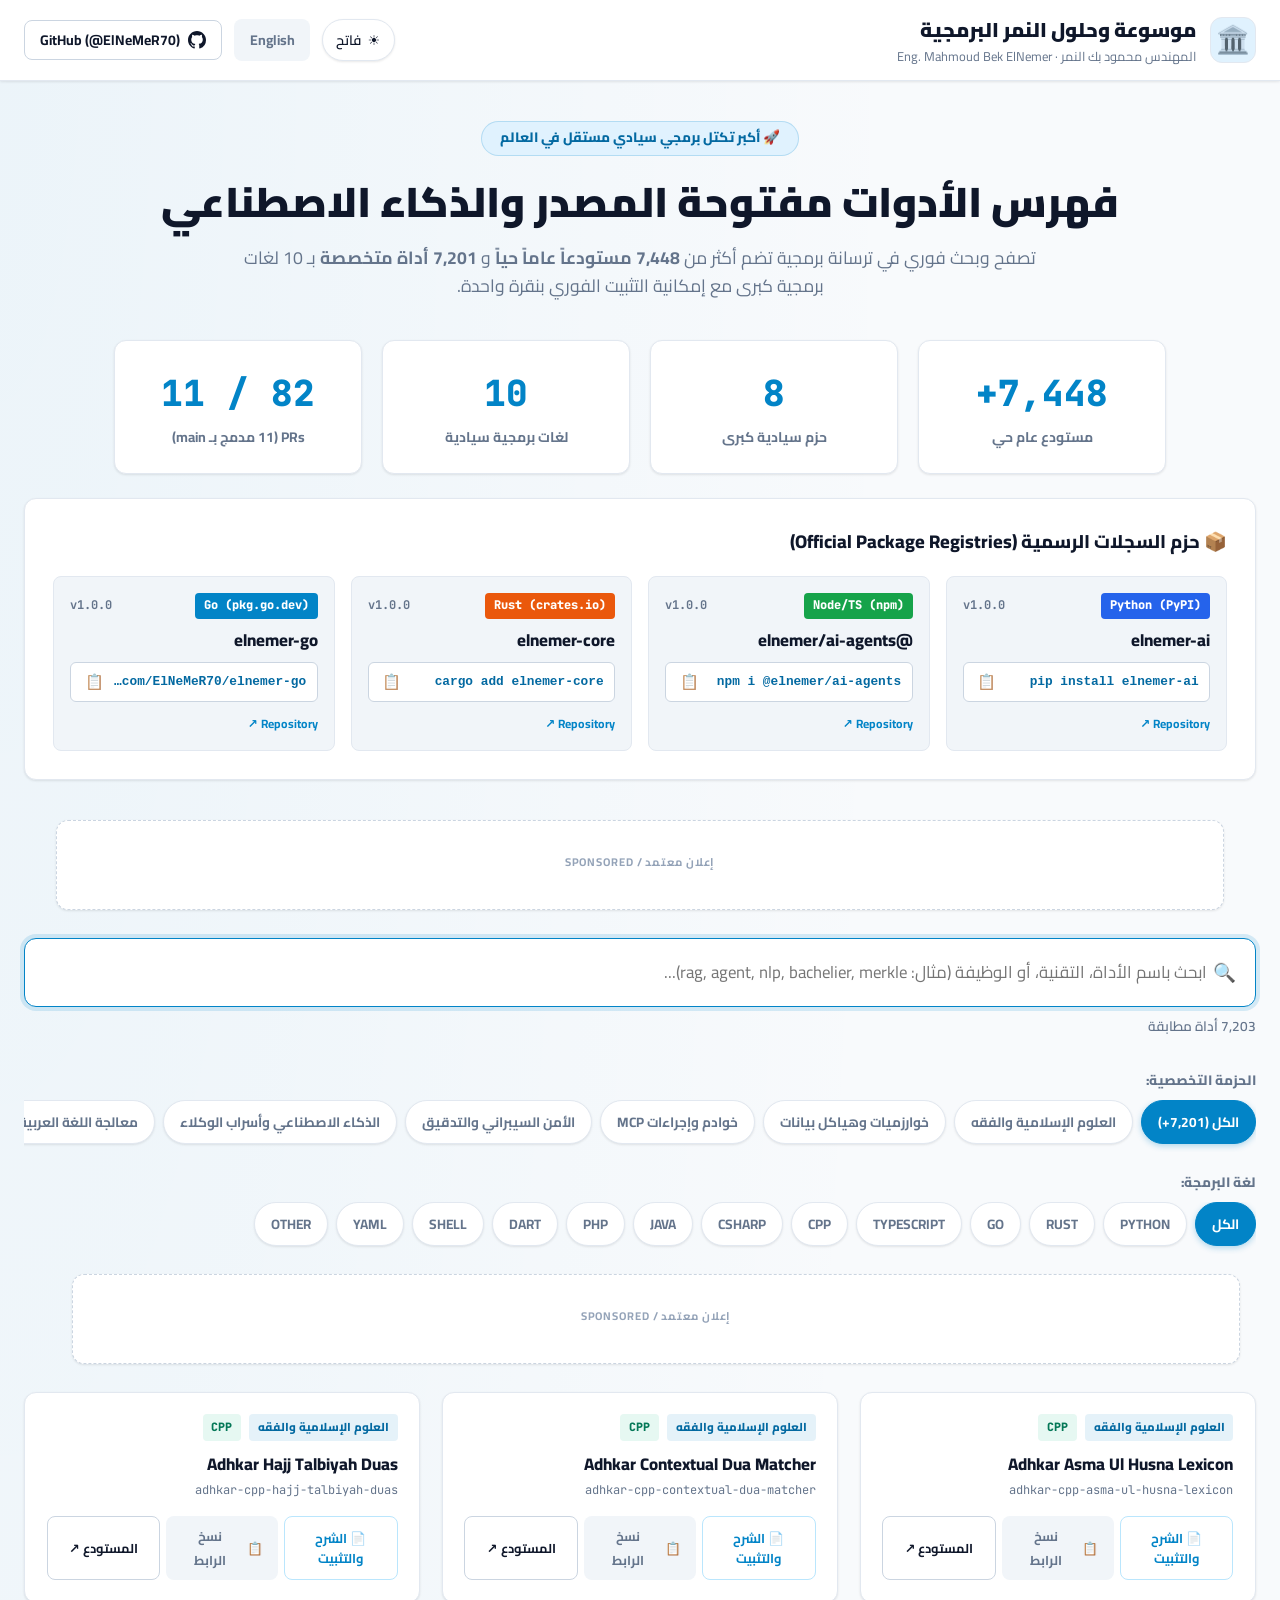
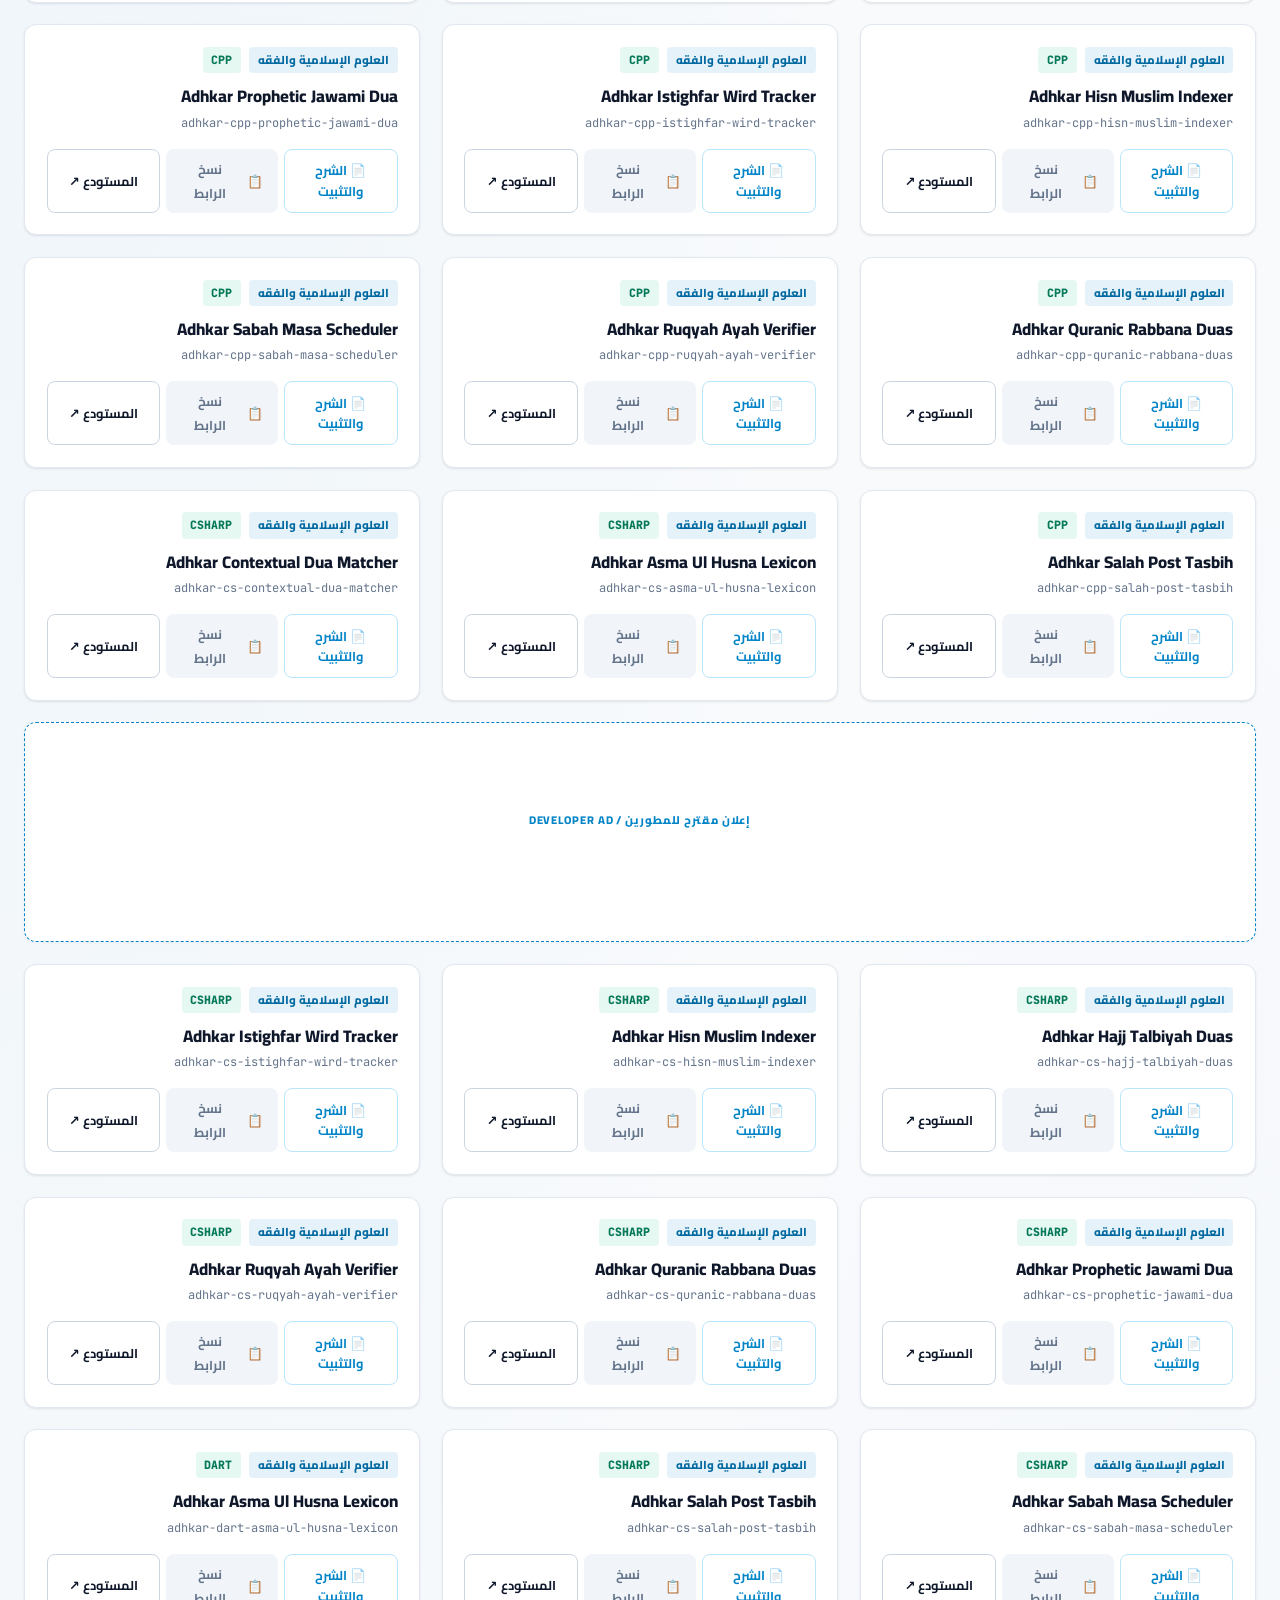
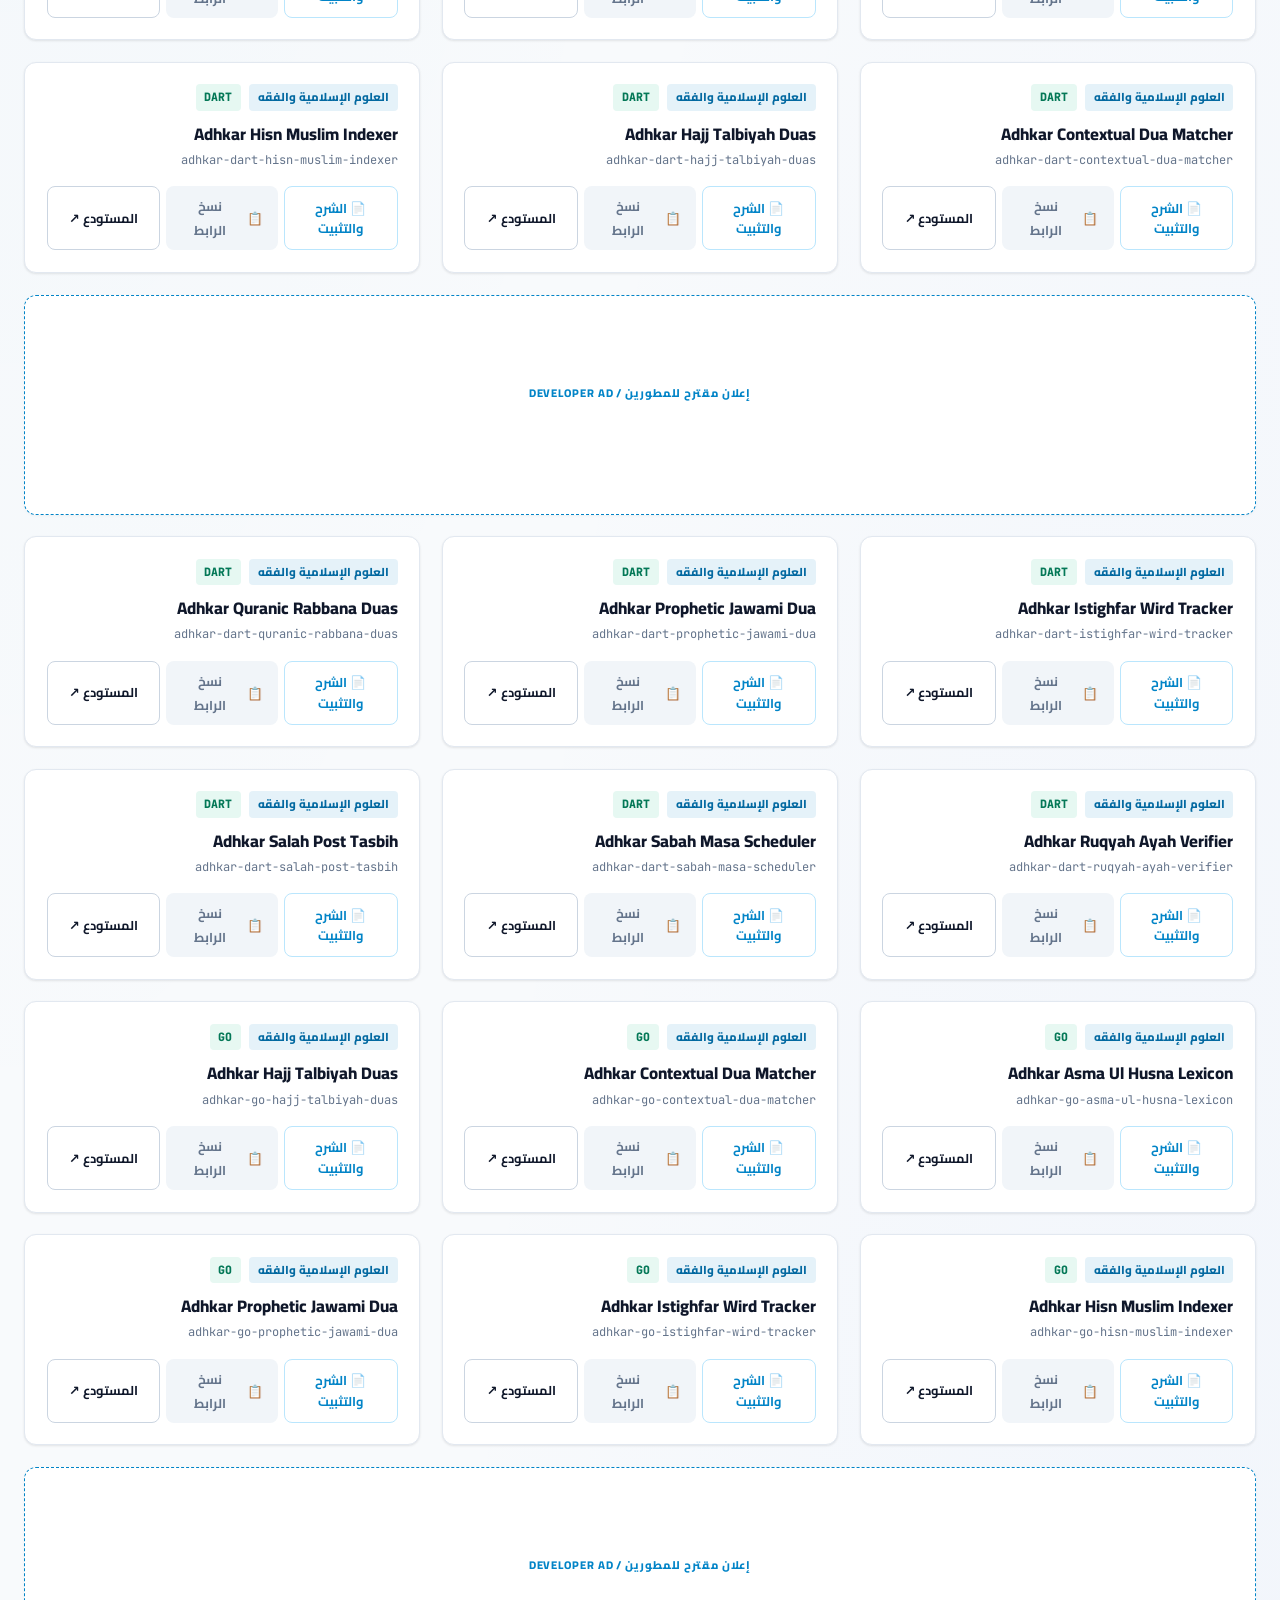
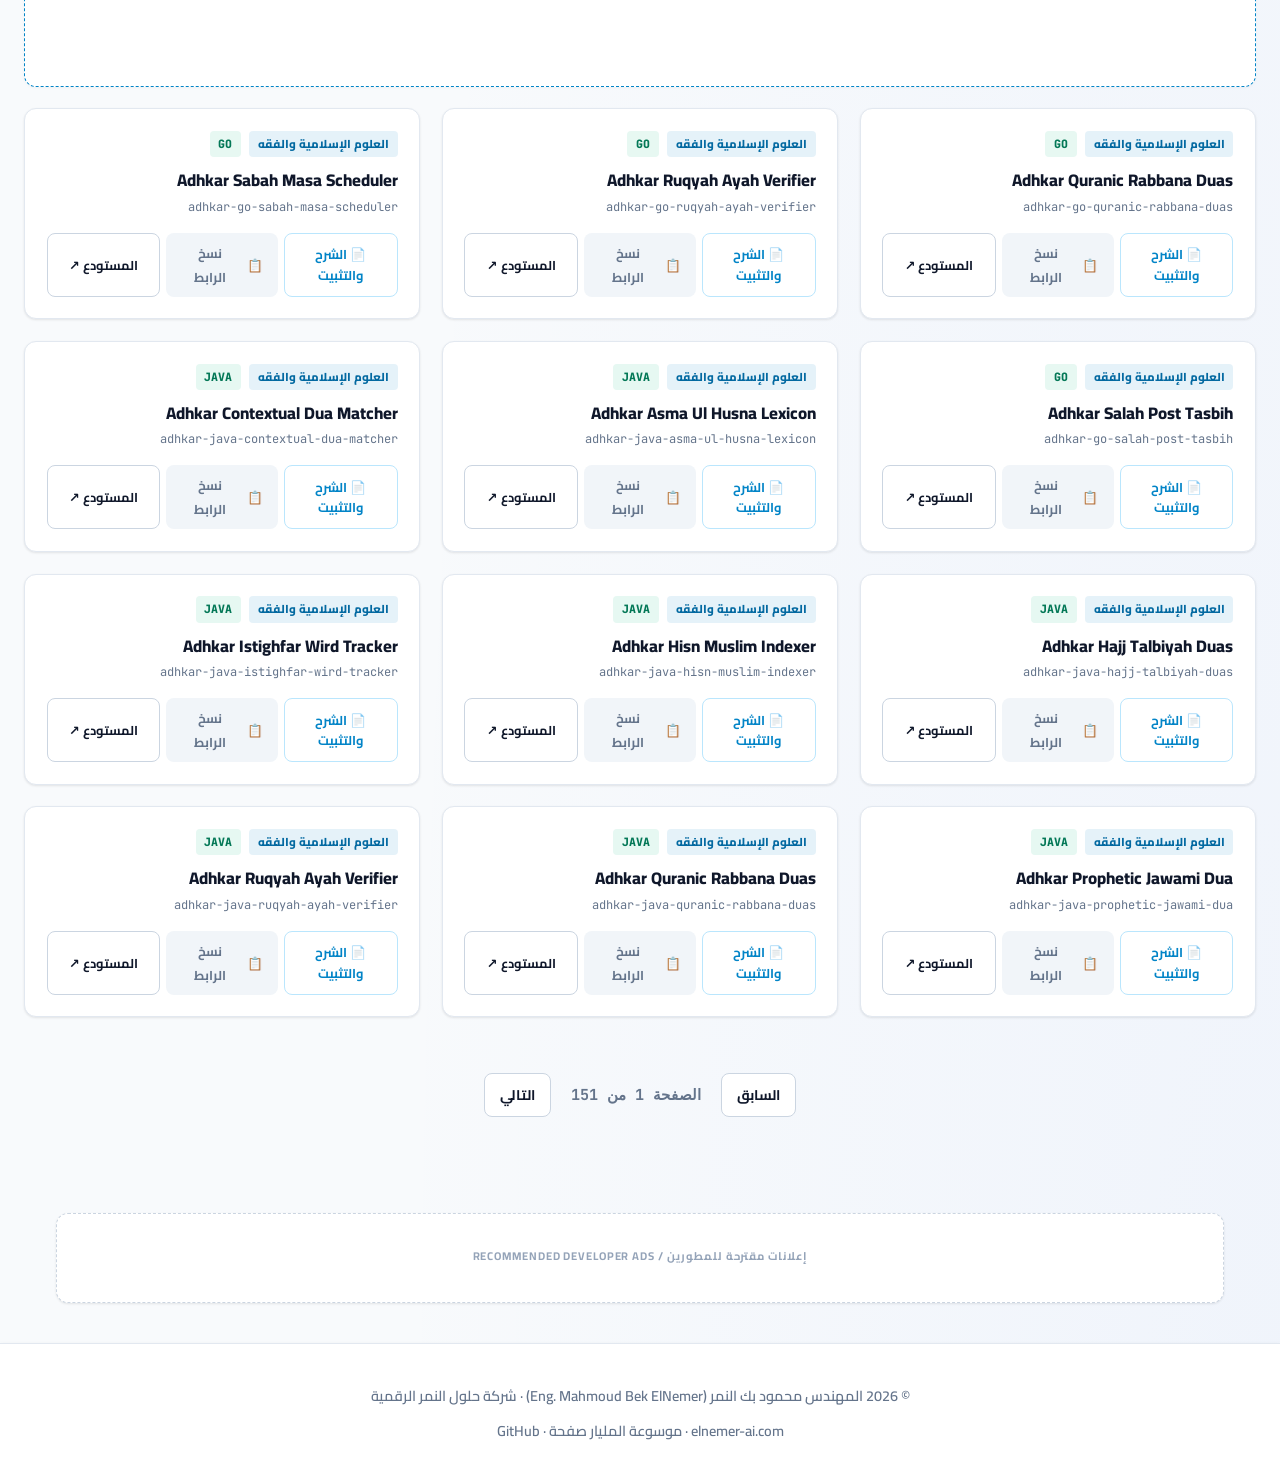
==== commit 11ee0add: "feat(seo/adsense): add dedicated SEO pages for all 7,201 tools (tool.php), dynamic sitemap.xml, offi" ====
--- a/index.html
+++ b/index.html
@@ -80,8 +80,8 @@
   <link rel="stylesheet" href="style.css">
 
   <!-- Google AdSense Script Integration -->
-  <!-- وضع شفرة AdSense الرسمية: يمكنك استبدال ca-pub-XXXXXXXXXXXXXXXX بمعرف الناشر الخاص بحسابك -->
-  <script async src="https://pagead2.googlesyndication.com/pagead/js/adsbygoogle.js?client=ca-pub-XXXXXXXXXXXXXXXX" crossorigin="anonymous"></script>
+  <!-- الحساب الرسمي للمهندس محمود بك النمر -->
+  <script async src="https://pagead2.googlesyndication.com/pagead/js/adsbygoogle.js?client=ca-pub-6374003238265902" crossorigin="anonymous"></script>
 </head>
 <body>
   <!-- Header -->
@@ -205,12 +205,11 @@
       <span class="ad-disclosure" data-i18n="ad_label">إعلان معتمد / Sponsored</span>
       <ins class="adsbygoogle"
            style="display:block"
-           data-ad-client="ca-pub-XXXXXXXXXXXXXXXX"
-           data-ad-slot="1234567890"
+           data-ad-client="ca-pub-6374003238265902"
+           data-ad-slot="2872380691"
            data-ad-format="auto"
            data-full-width-responsive="true"></ins>
       <script>(adsbygoogle = window.adsbygoogle || []).push({});</script>
-      <div class="ad-placeholder-hint">📢 مساحة إعلانية متوافقة مع معايير Google AdSense (Top Leaderboard Banner)</div>
     </div>
   </div>
 
@@ -244,18 +243,16 @@
       </div>
     </div>
 
-    <!-- Mid-Page In-Feed Ad Unit -->
+    <!-- Mid-Page In-Feed Multiplex Ad Unit -->
     <div class="ad-slot-wrapper" style="margin: 1.25rem 0 1.75rem 0;">
-      <div class="ad-slot-box">
+      <div class="ad-slot-box" style="padding:1rem;">
         <span class="ad-disclosure" data-i18n="ad_label">إعلان معتمد / Sponsored</span>
         <ins class="adsbygoogle"
              style="display:block"
-             data-ad-client="ca-pub-XXXXXXXXXXXXXXXX"
-             data-ad-slot="9876543210"
-             data-ad-format="horizontal"
-             data-full-width-responsive="true"></ins>
+             data-ad-client="ca-pub-6374003238265902"
+             data-ad-slot="2872380691"
+             data-ad-format="autorelaxed"></ins>
         <script>(adsbygoogle = window.adsbygoogle || []).push({});</script>
-        <div class="ad-placeholder-hint">📢 مساحة إعلانية متوافقة مع Google AdSense (In-Feed / Content Banner)</div>
       </div>
     </div>
 
@@ -280,18 +277,16 @@
     </div>
   </div>
 
-  <!-- Bottom Anchor / Footer Ad Unit -->
+  <!-- Bottom Anchor Multiplex Ad Unit -->
   <div class="ad-slot-wrapper" style="margin-top: 2rem; margin-bottom: 2.5rem;">
-    <div class="ad-slot-box">
-      <span class="ad-disclosure" data-i18n="ad_label">إعلان معتمد / Sponsored</span>
+    <div class="ad-slot-box" style="padding:1.25rem;">
+      <span class="ad-disclosure" data-i18n="ad_label">إعلانات مقترحة للمطورين / Recommended Developer Ads</span>
       <ins class="adsbygoogle"
            style="display:block"
-           data-ad-client="ca-pub-XXXXXXXXXXXXXXXX"
-           data-ad-slot="5432167890"
-           data-ad-format="auto"
-           data-full-width-responsive="true"></ins>
+           data-ad-client="ca-pub-6374003238265902"
+           data-ad-slot="2872380691"
+           data-ad-format="autorelaxed"></ins>
       <script>(adsbygoogle = window.adsbygoogle || []).push({});</script>
-      <div class="ad-placeholder-hint">📢 مساحة إعلانية متوافقة مع Google AdSense (Bottom Leaderboard)</div>
     </div>
   </div>
 
